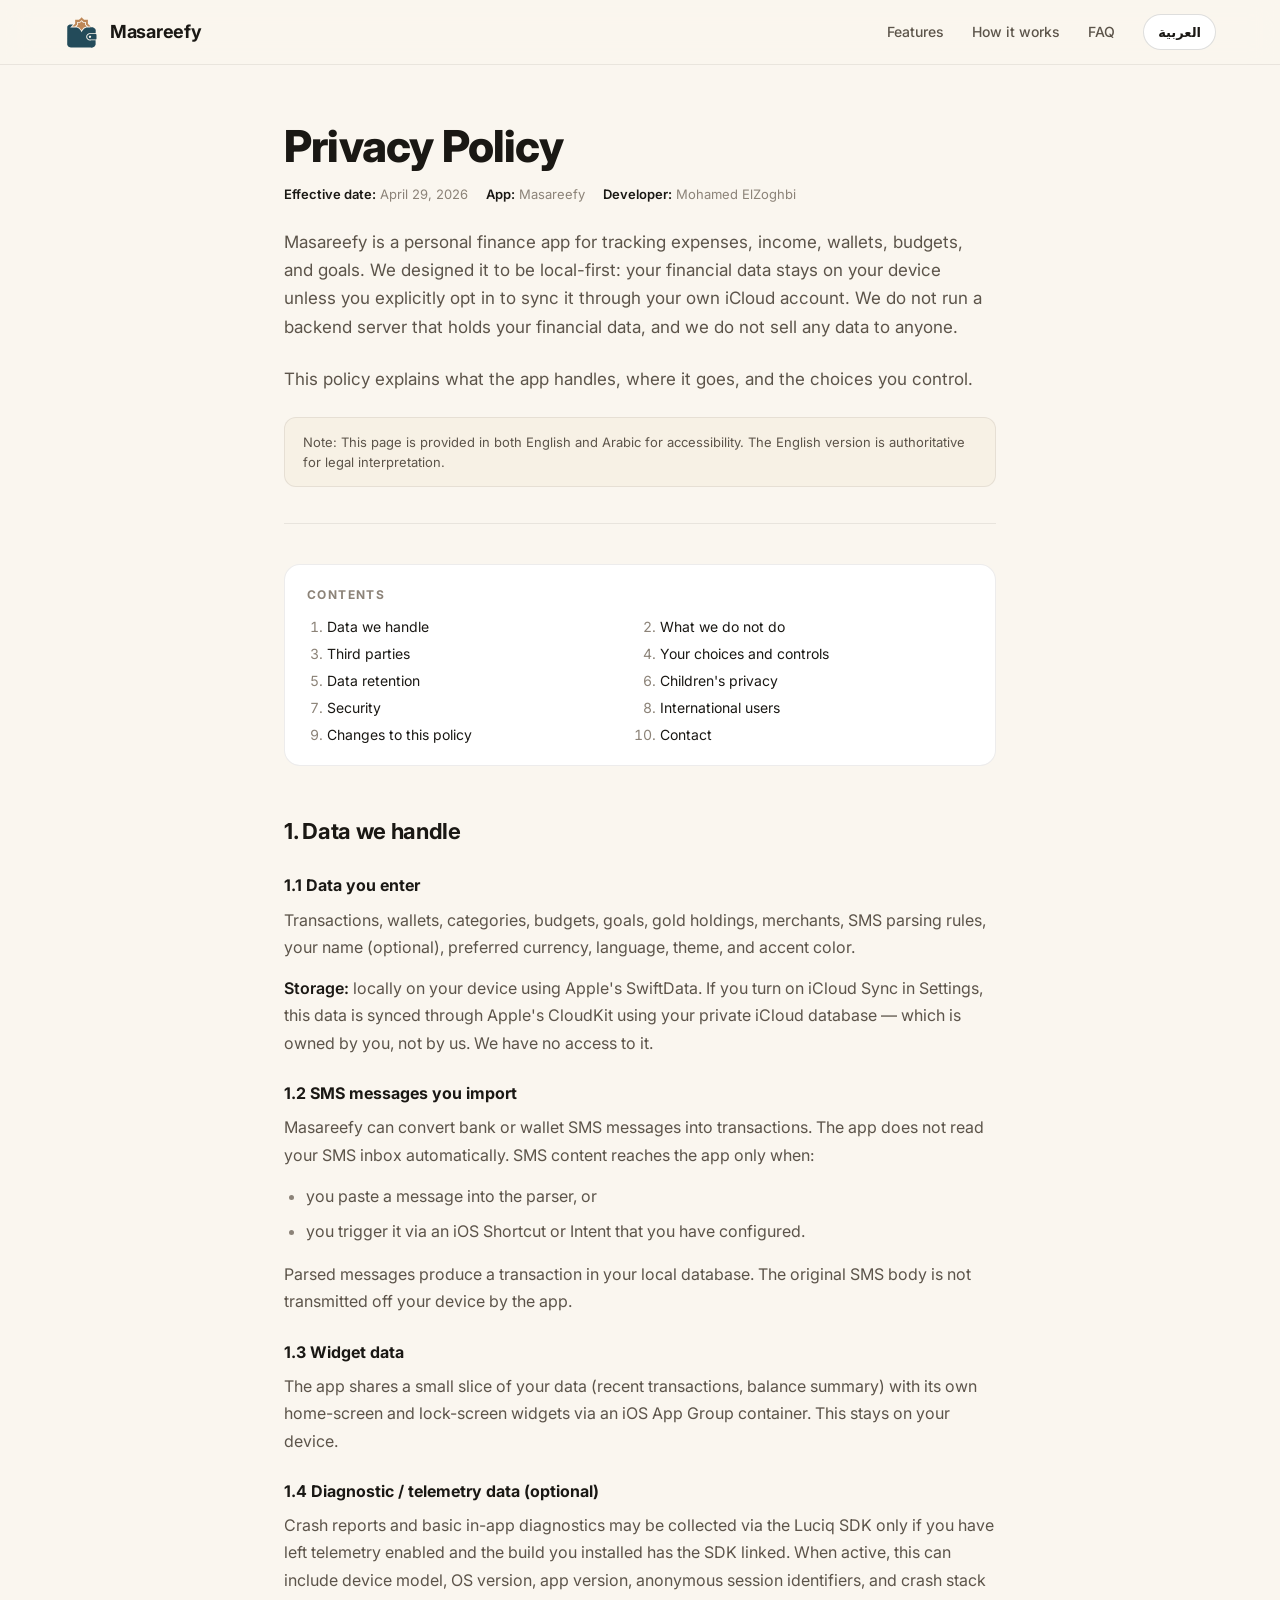
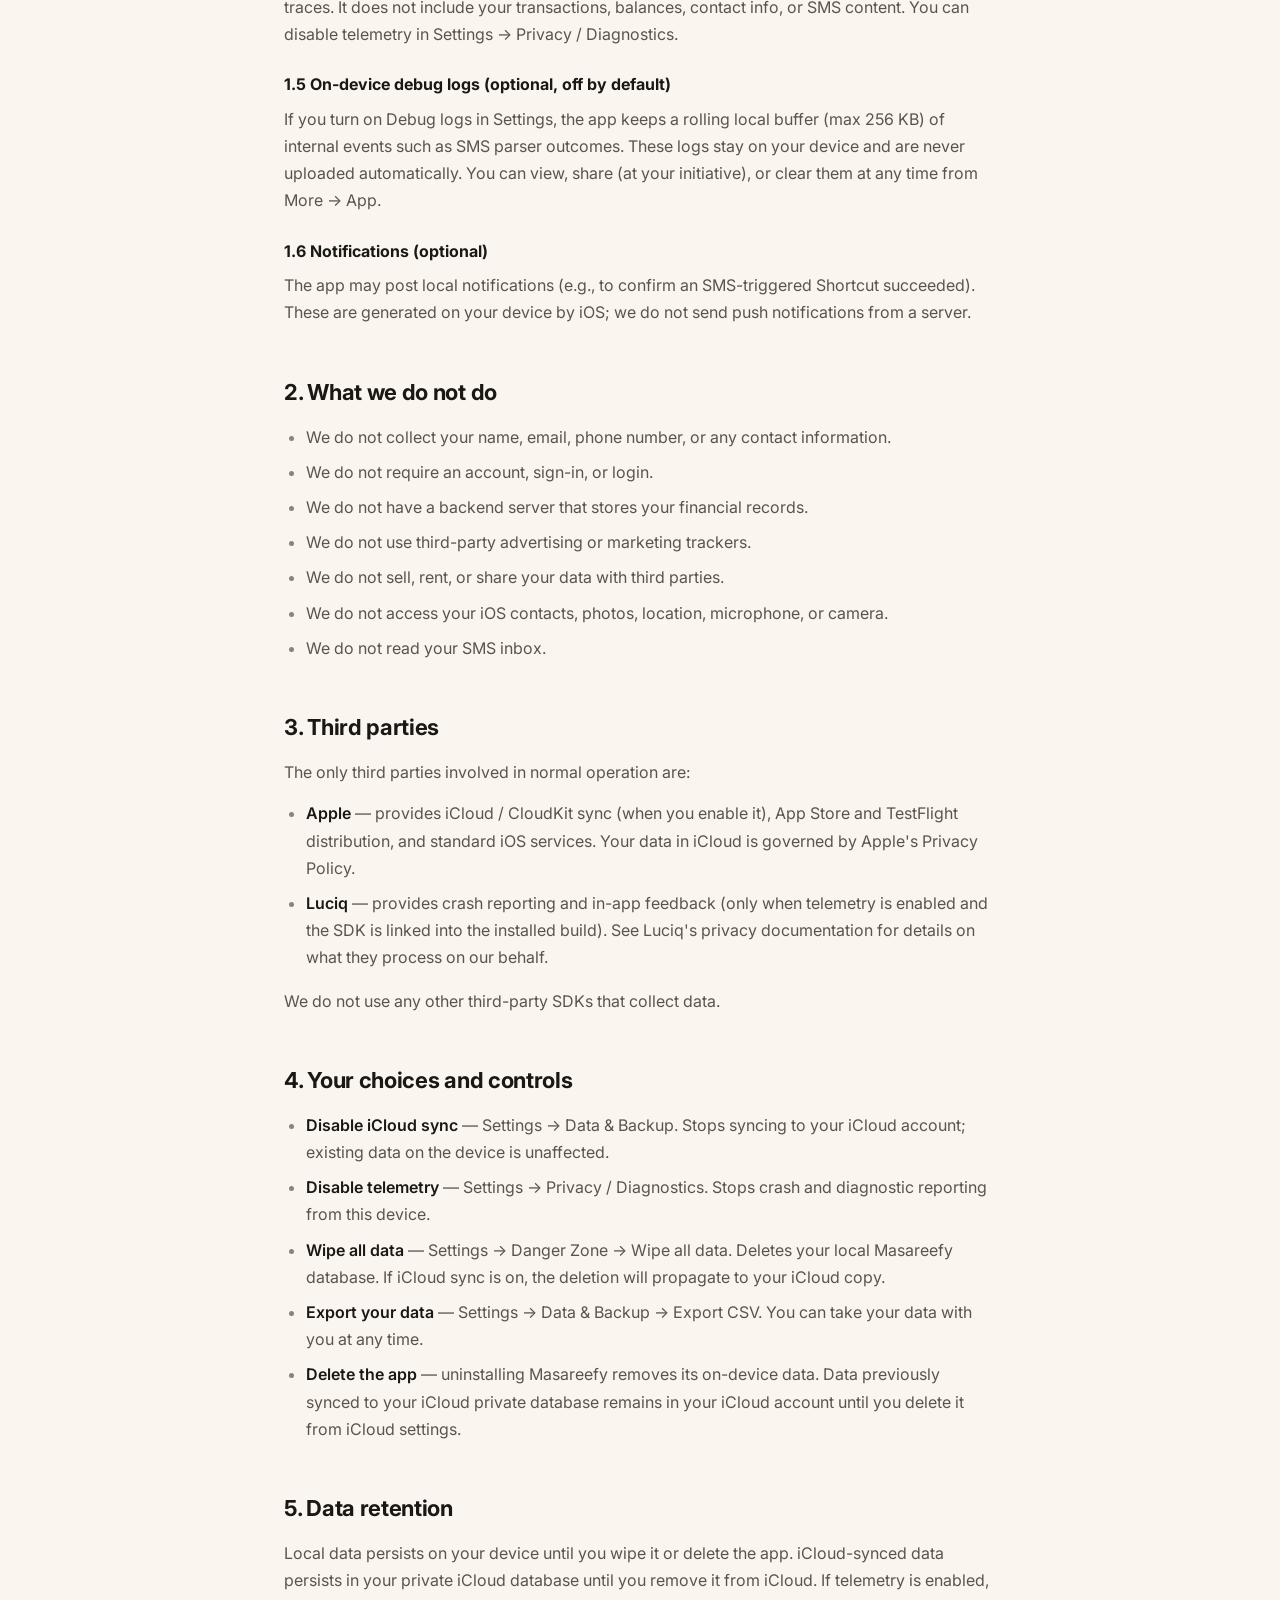
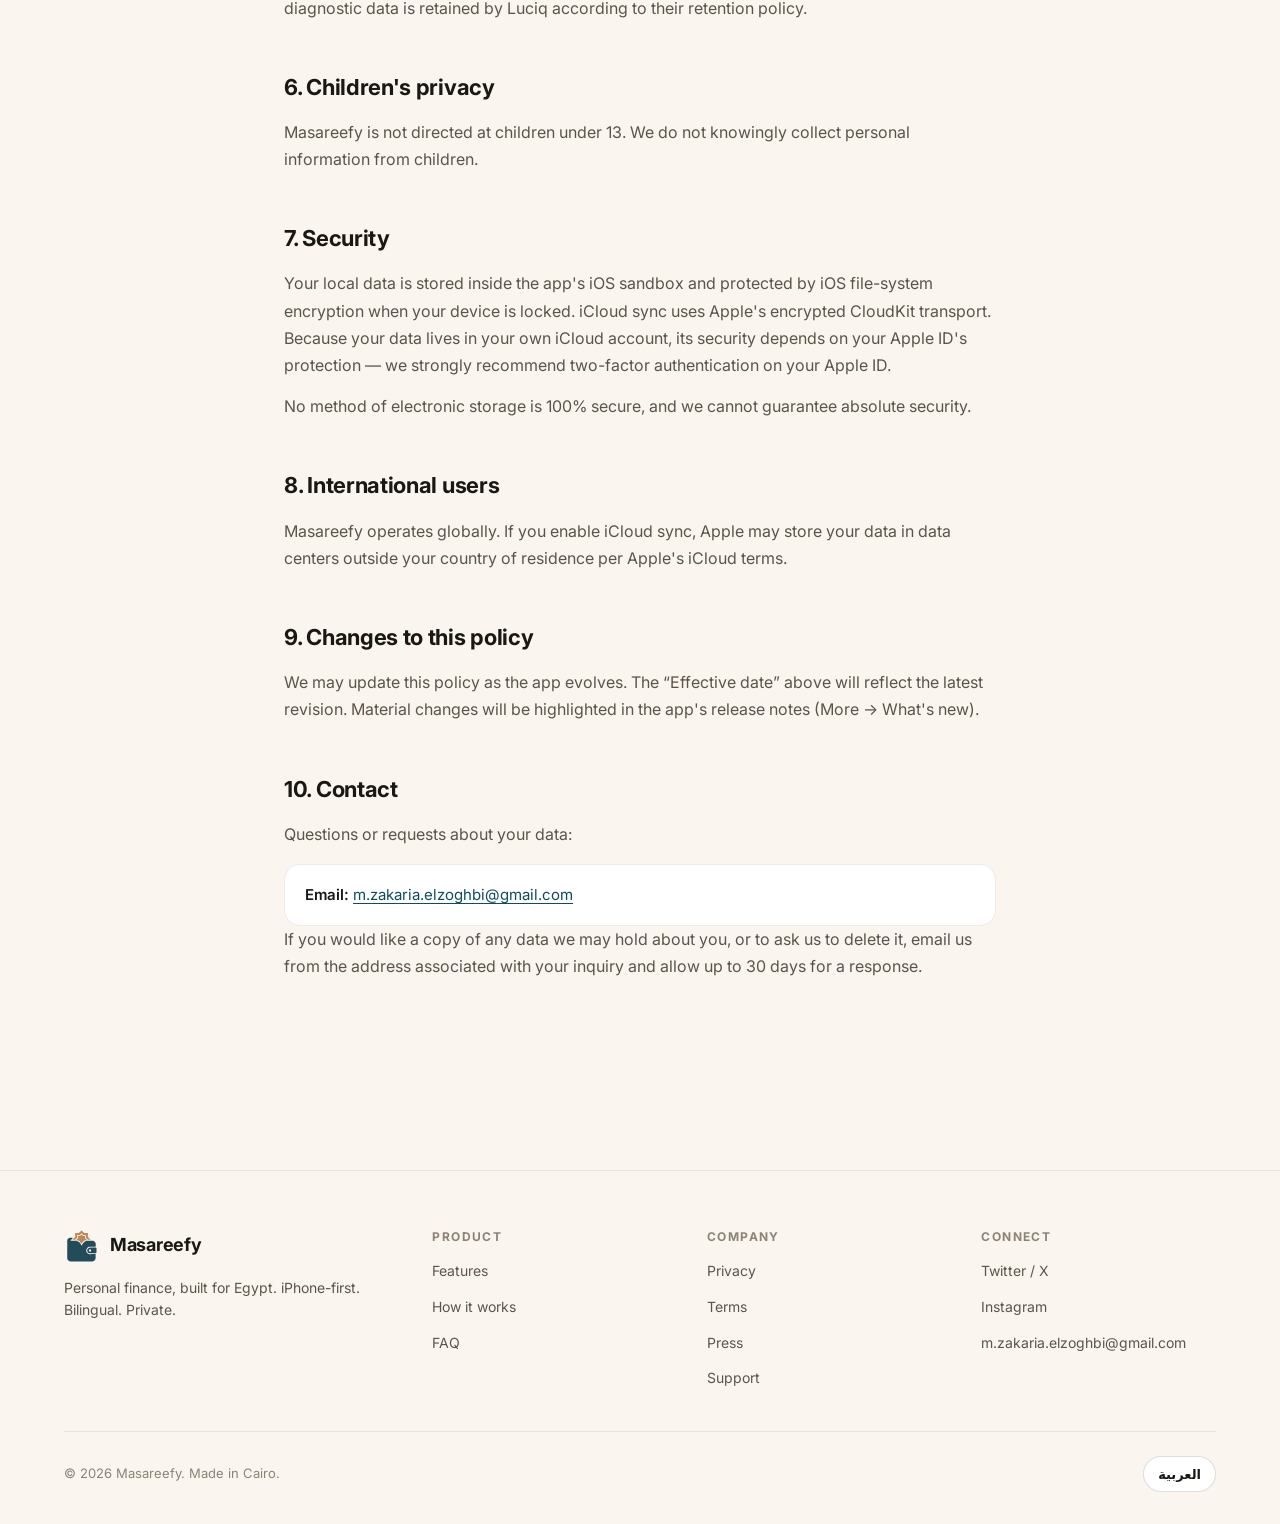
==== privacy.html @ 2d60ca84 "Add Masareefy landing page and privacy policy Bilingual EN/AR landing with bento feature grid, hero " ====
<!doctype html>
<html lang="en" dir="ltr">
<head>
  <meta charset="utf-8" />
  <meta name="viewport" content="width=device-width, initial-scale=1, viewport-fit=cover" />
  <meta name="theme-color" content="#FAF6EF" />
  <meta name="description" content="Masareefy privacy policy — local-first personal finance. Your data stays on your device unless you opt in to iCloud sync." />
  <title>Privacy Policy — Masareefy</title>

  <link rel="preconnect" href="https://fonts.googleapis.com" />
  <link rel="preconnect" href="https://fonts.gstatic.com" crossorigin />
  <link
    href="https://fonts.googleapis.com/css2?family=Inter:wght@400;500;600;700;800&family=Noto+Kufi+Arabic:wght@400;500;600;700;800&display=swap"
    rel="stylesheet"
  />
  <link rel="stylesheet" href="styles.css" />
</head>
<body>

  <header class="nav" role="banner">
    <div class="container nav-inner">
      <a href="index.html" class="brand" aria-label="Masareefy home">
        <span class="brand-mark" aria-hidden="true"><img src="logo.svg" alt="" /></span>
        <span data-en="Masareefy" data-ar="مصاريفي">Masareefy</span>
      </a>
      <nav class="nav-links" aria-label="Primary">
        <a href="index.html#features" data-en="Features" data-ar="المميزات">Features</a>
        <a href="index.html#how" data-en="How it works" data-ar="طريقة العمل">How it works</a>
        <a href="index.html#faq" data-en="FAQ" data-ar="الأسئلة">FAQ</a>
        <button id="lang-toggle" class="lang-toggle" type="button" aria-label="Switch to العربية">
          العربية
        </button>
      </nav>
    </div>
  </header>

  <main>
    <article class="legal">

      <header class="legal-head">
        <h1 data-en="Privacy Policy" data-ar="سياسة الخصوصية">Privacy Policy</h1>
        <div class="legal-meta">
          <span><strong data-en="Effective date:" data-ar="تاريخ السريان:">Effective date:</strong>
            <span data-en="April 29, 2026" data-ar="٢٩ أبريل ٢٠٢٦">April 29, 2026</span></span>
          <span><strong data-en="App:" data-ar="التطبيق:">App:</strong>
            <span data-en="Masareefy" data-ar="مصاريفي">Masareefy</span></span>
          <span><strong data-en="Developer:" data-ar="المطوّر:">Developer:</strong>
            <span data-en="Mohamed ElZoghbi" data-ar="محمد الزغبي">Mohamed ElZoghbi</span></span>
        </div>

        <p class="lede"
           data-en="Masareefy is a personal finance app for tracking expenses, income, wallets, budgets, and goals. We designed it to be local-first: your financial data stays on your device unless you explicitly opt in to sync it through your own iCloud account. We do not run a backend server that holds your financial data, and we do not sell any data to anyone."
           data-ar="مصاريفي تطبيق لإدارة المصاريف الشخصية لتتبع المصروفات والدخل والمحافظ والميزانيات والأهداف. صممناه ليعمل محلياً أولاً: بياناتك المالية تبقى على جهازك إلا إذا اخترت بشكل صريح مزامنتها عبر حساب iCloud الخاص بك. نحن لا نشغّل أي خادم خلفي يحتفظ ببياناتك المالية، ولا نبيع أي بيانات لأي طرف.">
          Masareefy is a personal finance app for tracking expenses, income, wallets, budgets, and goals. We designed it to be local-first: your financial data stays on your device unless you explicitly opt in to sync it through your own iCloud account. We do not run a backend server that holds your financial data, and we do not sell any data to anyone.
        </p>

        <p class="lede"
           data-en="This policy explains what the app handles, where it goes, and the choices you control."
           data-ar="توضح هذه السياسة البيانات التي يتعامل معها التطبيق، وأين تذهب، والخيارات التي يمكنك التحكم بها.">
          This policy explains what the app handles, where it goes, and the choices you control.
        </p>

        <div class="legal-note"
             data-en="Note: This page is provided in both English and Arabic for accessibility. The English version is authoritative for legal interpretation."
             data-ar="ملاحظة: هذه الصفحة متاحة بالإنجليزية والعربية للوصول الأسهل. النسخة الإنجليزية هي المرجع الرسمي عند التفسير القانوني.">
          Note: This page is provided in both English and Arabic for accessibility. The English version is authoritative for legal interpretation.
        </div>
      </header>

      <nav class="toc" aria-labelledby="toc-title">
        <h2 id="toc-title" data-en="Contents" data-ar="المحتويات">Contents</h2>
        <ol>
          <li><a href="#data-we-handle" data-en="Data we handle" data-ar="البيانات التي نتعامل معها">Data we handle</a></li>
          <li><a href="#what-we-dont-do" data-en="What we do not do" data-ar="ما لا نفعله">What we do not do</a></li>
          <li><a href="#third-parties" data-en="Third parties" data-ar="أطراف ثالثة">Third parties</a></li>
          <li><a href="#choices" data-en="Your choices and controls" data-ar="خياراتك وتحكمك">Your choices and controls</a></li>
          <li><a href="#retention" data-en="Data retention" data-ar="الاحتفاظ بالبيانات">Data retention</a></li>
          <li><a href="#children" data-en="Children's privacy" data-ar="خصوصية الأطفال">Children's privacy</a></li>
          <li><a href="#security" data-en="Security" data-ar="الأمان">Security</a></li>
          <li><a href="#international" data-en="International users" data-ar="المستخدمون الدوليون">International users</a></li>
          <li><a href="#changes" data-en="Changes to this policy" data-ar="التغييرات على هذه السياسة">Changes to this policy</a></li>
          <li><a href="#contact" data-en="Contact" data-ar="التواصل">Contact</a></li>
        </ol>
      </nav>

      <!-- 1 -->
      <section>
        <h2 id="data-we-handle" data-en="1. Data we handle" data-ar="١. البيانات التي نتعامل معها">1. Data we handle</h2>

        <h3 data-en="1.1 Data you enter" data-ar="١-١ البيانات التي تُدخلها">1.1 Data you enter</h3>
        <p data-en="Transactions, wallets, categories, budgets, goals, gold holdings, merchants, SMS parsing rules, your name (optional), preferred currency, language, theme, and accent color."
           data-ar="المعاملات، المحافظ، الفئات، الميزانيات، الأهداف، الذهب المُحتفظ به، التجار، قواعد تحليل الرسائل، اسمك (اختياري)، العملة المفضلة، اللغة، السمة، ولون التمييز.">
          Transactions, wallets, categories, budgets, goals, gold holdings, merchants, SMS parsing rules, your name (optional), preferred currency, language, theme, and accent color.
        </p>
        <p data-en="<strong>Storage:</strong> locally on your device using Apple's SwiftData. If you turn on iCloud Sync in Settings, this data is synced through Apple's CloudKit using your private iCloud database — which is owned by you, not by us. We have no access to it."
           data-ar="<strong>التخزين:</strong> محلياً على جهازك باستخدام SwiftData من Apple. إذا فعّلت مزامنة iCloud من الإعدادات، تتم مزامنة البيانات عبر CloudKit من Apple في قاعدة iCloud الخاصة بك — والتي تخصّك أنت، لا نحن. ليس لدينا أي صلاحية وصول إليها."
           data-html-ok="true">
          <strong>Storage:</strong> locally on your device using Apple's SwiftData. If you turn on iCloud Sync in Settings, this data is synced through Apple's CloudKit using your private iCloud database — which is owned by you, not by us. We have no access to it.
        </p>

        <h3 data-en="1.2 SMS messages you import" data-ar="١-٢ رسائل SMS التي تستوردها">1.2 SMS messages you import</h3>
        <p data-en="Masareefy can convert bank or wallet SMS messages into transactions. The app does not read your SMS inbox automatically. SMS content reaches the app only when:"
           data-ar="يمكن لمصاريفي تحويل رسائل SMS من البنوك أو المحافظ إلى معاملات. لا يقرأ التطبيق صندوق رسائلك تلقائياً. يصل محتوى الرسائل إلى التطبيق فقط في الحالات التالية:">
          Masareefy can convert bank or wallet SMS messages into transactions. The app does not read your SMS inbox automatically. SMS content reaches the app only when:
        </p>
        <ul>
          <li data-en="you paste a message into the parser, or" data-ar="عند لصق رسالة في المحلل، أو">you paste a message into the parser, or</li>
          <li data-en="you trigger it via an iOS Shortcut or Intent that you have configured." data-ar="عند تشغيله عبر اختصار أو Intent في iOS قمت بإعداده بنفسك.">you trigger it via an iOS Shortcut or Intent that you have configured.</li>
        </ul>
        <p data-en="Parsed messages produce a transaction in your local database. The original SMS body is not transmitted off your device by the app."
           data-ar="ينتج عن الرسائل المحلَّلة معاملة في قاعدة بياناتك المحلية. ولا يُرسل التطبيق محتوى الرسالة الأصلية خارج جهازك.">
          Parsed messages produce a transaction in your local database. The original SMS body is not transmitted off your device by the app.
        </p>

        <h3 data-en="1.3 Widget data" data-ar="١-٣ بيانات الودجات">1.3 Widget data</h3>
        <p data-en="The app shares a small slice of your data (recent transactions, balance summary) with its own home-screen and lock-screen widgets via an iOS App Group container. This stays on your device."
           data-ar="يشارك التطبيق جزءاً صغيراً من بياناتك (المعاملات الأخيرة، ملخص الرصيد) مع ودجات الشاشة الرئيسية وشاشة القفل الخاصة به عبر حاوية App Group في iOS. تبقى هذه البيانات على جهازك.">
          The app shares a small slice of your data (recent transactions, balance summary) with its own home-screen and lock-screen widgets via an iOS App Group container. This stays on your device.
        </p>

        <h3 data-en="1.4 Diagnostic / telemetry data (optional)" data-ar="١-٤ بيانات التشخيص / القياس عن بعد (اختياري)">1.4 Diagnostic / telemetry data (optional)</h3>
        <p data-en="Crash reports and basic in-app diagnostics may be collected via the Luciq SDK only if you have left telemetry enabled and the build you installed has the SDK linked. When active, this can include device model, OS version, app version, anonymous session identifiers, and crash stack traces. It does not include your transactions, balances, contact info, or SMS content. You can disable telemetry in Settings → Privacy / Diagnostics."
           data-ar="قد يتم جمع تقارير الأعطال وتشخيصات أساسية داخل التطبيق عبر Luciq SDK، فقط إذا كانت ميزة القياس عن بعد مفعّلة لديك وكانت النسخة المثبَّتة تحتوي على هذه المكتبة. عند تفعيلها، قد تشمل: طراز الجهاز، إصدار النظام، إصدار التطبيق، معرّفات جلسة مجهولة، ومعلومات أعطال (stack traces). لا تشمل معاملاتك أو أرصدتك أو معلومات اتصالك أو محتوى الرسائل. يمكنك إيقاف القياس عن بعد من الإعدادات ← الخصوصية / التشخيص.">
          Crash reports and basic in-app diagnostics may be collected via the Luciq SDK only if you have left telemetry enabled and the build you installed has the SDK linked. When active, this can include device model, OS version, app version, anonymous session identifiers, and crash stack traces. It does not include your transactions, balances, contact info, or SMS content. You can disable telemetry in Settings → Privacy / Diagnostics.
        </p>

        <h3 data-en="1.5 On-device debug logs (optional, off by default)" data-ar="١-٥ سجلات التصحيح على الجهاز (اختياري، معطّلة افتراضياً)">1.5 On-device debug logs (optional, off by default)</h3>
        <p data-en="If you turn on Debug logs in Settings, the app keeps a rolling local buffer (max 256 KB) of internal events such as SMS parser outcomes. These logs stay on your device and are never uploaded automatically. You can view, share (at your initiative), or clear them at any time from More → App."
           data-ar="إذا فعّلت سجلات التصحيح من الإعدادات، يحتفظ التطبيق بمخزن مؤقت محلي متجدد (حد أقصى ٢٥٦ كيلوبايت) لأحداث داخلية مثل نتائج محلل الرسائل. تبقى هذه السجلات على جهازك ولا يتم رفعها تلقائياً أبداً. يمكنك عرضها، أو مشاركتها (بمبادرة منك)، أو مسحها في أي وقت من المزيد ← التطبيق.">
          If you turn on Debug logs in Settings, the app keeps a rolling local buffer (max 256 KB) of internal events such as SMS parser outcomes. These logs stay on your device and are never uploaded automatically. You can view, share (at your initiative), or clear them at any time from More → App.
        </p>

        <h3 data-en="1.6 Notifications (optional)" data-ar="١-٦ الإشعارات (اختياري)">1.6 Notifications (optional)</h3>
        <p data-en="The app may post local notifications (e.g., to confirm an SMS-triggered Shortcut succeeded). These are generated on your device by iOS; we do not send push notifications from a server."
           data-ar="قد يُصدر التطبيق إشعارات محلية (مثلاً لتأكيد نجاح اختصار يعتمد على رسالة SMS). تُنشئها iOS على جهازك؛ نحن لا نرسل إشعارات push من أي خادم.">
          The app may post local notifications (e.g., to confirm an SMS-triggered Shortcut succeeded). These are generated on your device by iOS; we do not send push notifications from a server.
        </p>
      </section>

      <!-- 2 -->
      <section>
        <h2 id="what-we-dont-do" data-en="2. What we do not do" data-ar="٢. ما لا نفعله">2. What we do not do</h2>
        <ul>
          <li data-en="We do not collect your name, email, phone number, or any contact information." data-ar="لا نجمع اسمك أو بريدك الإلكتروني أو رقم هاتفك أو أي معلومات اتصال.">We do not collect your name, email, phone number, or any contact information.</li>
          <li data-en="We do not require an account, sign-in, or login." data-ar="لا نطلب حساباً ولا تسجيل دخول.">We do not require an account, sign-in, or login.</li>
          <li data-en="We do not have a backend server that stores your financial records." data-ar="لا نملك خادماً خلفياً يخزّن سجلاتك المالية.">We do not have a backend server that stores your financial records.</li>
          <li data-en="We do not use third-party advertising or marketing trackers." data-ar="لا نستخدم متتبعات إعلانية أو تسويقية من أطراف ثالثة.">We do not use third-party advertising or marketing trackers.</li>
          <li data-en="We do not sell, rent, or share your data with third parties." data-ar="لا نبيع بياناتك ولا نؤجّرها ولا نشاركها مع أطراف ثالثة.">We do not sell, rent, or share your data with third parties.</li>
          <li data-en="We do not access your iOS contacts, photos, location, microphone, or camera." data-ar="لا نصل إلى جهات اتصالك أو صورك أو موقعك أو الميكروفون أو الكاميرا.">We do not access your iOS contacts, photos, location, microphone, or camera.</li>
          <li data-en="We do not read your SMS inbox." data-ar="لا نقرأ صندوق رسائلك.">We do not read your SMS inbox.</li>
        </ul>
      </section>

      <!-- 3 -->
      <section>
        <h2 id="third-parties" data-en="3. Third parties" data-ar="٣. أطراف ثالثة">3. Third parties</h2>
        <p data-en="The only third parties involved in normal operation are:"
           data-ar="الأطراف الثالثة الوحيدة المشاركة في التشغيل العادي هي:">
          The only third parties involved in normal operation are:
        </p>
        <ul>
          <li data-en="<strong>Apple</strong> — provides iCloud / CloudKit sync (when you enable it), App Store and TestFlight distribution, and standard iOS services. Your data in iCloud is governed by Apple's Privacy Policy."
              data-ar="<strong>Apple</strong> — توفّر مزامنة iCloud / CloudKit (عند تفعيلها)، توزيع App Store و TestFlight، وخدمات iOS القياسية. بياناتك في iCloud تخضع لسياسة خصوصية Apple."
              data-html-ok="true">
            <strong>Apple</strong> — provides iCloud / CloudKit sync (when you enable it), App Store and TestFlight distribution, and standard iOS services. Your data in iCloud is governed by Apple's Privacy Policy.
          </li>
          <li data-en="<strong>Luciq</strong> — provides crash reporting and in-app feedback (only when telemetry is enabled and the SDK is linked into the installed build). See Luciq's privacy documentation for details on what they process on our behalf."
              data-ar="<strong>Luciq</strong> — يوفّر تقارير الأعطال والتعليقات داخل التطبيق (فقط عند تفعيل القياس عن بعد ووجود المكتبة في النسخة المثبَّتة). راجع وثائق Luciq للخصوصية لمعرفة تفاصيل ما يعالجونه نيابةً عنا."
              data-html-ok="true">
            <strong>Luciq</strong> — provides crash reporting and in-app feedback (only when telemetry is enabled and the SDK is linked into the installed build). See Luciq's privacy documentation for details on what they process on our behalf.
          </li>
        </ul>
        <p data-en="We do not use any other third-party SDKs that collect data."
           data-ar="لا نستخدم أي مكتبات أخرى من أطراف ثالثة تقوم بجمع بيانات.">
          We do not use any other third-party SDKs that collect data.
        </p>
      </section>

      <!-- 4 -->
      <section>
        <h2 id="choices" data-en="4. Your choices and controls" data-ar="٤. خياراتك وتحكمك">4. Your choices and controls</h2>
        <ul>
          <li data-en="<strong>Disable iCloud sync</strong> — Settings → Data &amp; Backup. Stops syncing to your iCloud account; existing data on the device is unaffected."
              data-ar="<strong>إيقاف مزامنة iCloud</strong> — الإعدادات ← البيانات والنسخ الاحتياطي. يوقف المزامنة إلى حساب iCloud الخاص بك؛ ولا يؤثر على البيانات الموجودة على الجهاز."
              data-html-ok="true">
            <strong>Disable iCloud sync</strong> — Settings → Data &amp; Backup. Stops syncing to your iCloud account; existing data on the device is unaffected.
          </li>
          <li data-en="<strong>Disable telemetry</strong> — Settings → Privacy / Diagnostics. Stops crash and diagnostic reporting from this device."
              data-ar="<strong>إيقاف القياس عن بعد</strong> — الإعدادات ← الخصوصية / التشخيص. يوقف إرسال تقارير الأعطال والتشخيص من هذا الجهاز."
              data-html-ok="true">
            <strong>Disable telemetry</strong> — Settings → Privacy / Diagnostics. Stops crash and diagnostic reporting from this device.
          </li>
          <li data-en="<strong>Wipe all data</strong> — Settings → Danger Zone → Wipe all data. Deletes your local Masareefy database. If iCloud sync is on, the deletion will propagate to your iCloud copy."
              data-ar="<strong>مسح كل البيانات</strong> — الإعدادات ← منطقة الخطر ← مسح كل البيانات. يحذف قاعدة بيانات مصاريفي المحلية. إذا كانت مزامنة iCloud مفعّلة، سيمتد الحذف إلى نسختك على iCloud."
              data-html-ok="true">
            <strong>Wipe all data</strong> — Settings → Danger Zone → Wipe all data. Deletes your local Masareefy database. If iCloud sync is on, the deletion will propagate to your iCloud copy.
          </li>
          <li data-en="<strong>Export your data</strong> — Settings → Data &amp; Backup → Export CSV. You can take your data with you at any time."
              data-ar="<strong>تصدير بياناتك</strong> — الإعدادات ← البيانات والنسخ الاحتياطي ← تصدير CSV. يمكنك أخذ بياناتك معك في أي وقت."
              data-html-ok="true">
            <strong>Export your data</strong> — Settings → Data &amp; Backup → Export CSV. You can take your data with you at any time.
          </li>
          <li data-en="<strong>Delete the app</strong> — uninstalling Masareefy removes its on-device data. Data previously synced to your iCloud private database remains in your iCloud account until you delete it from iCloud settings."
              data-ar="<strong>حذف التطبيق</strong> — إلغاء تثبيت مصاريفي يحذف بياناته على الجهاز. أما البيانات التي سبقت مزامنتها إلى قاعدة iCloud الخاصة بك فتبقى في حسابك على iCloud حتى تحذفها من إعدادات iCloud."
              data-html-ok="true">
            <strong>Delete the app</strong> — uninstalling Masareefy removes its on-device data. Data previously synced to your iCloud private database remains in your iCloud account until you delete it from iCloud settings.
          </li>
        </ul>
      </section>

      <!-- 5 -->
      <section>
        <h2 id="retention" data-en="5. Data retention" data-ar="٥. الاحتفاظ بالبيانات">5. Data retention</h2>
        <p data-en="Local data persists on your device until you wipe it or delete the app. iCloud-synced data persists in your private iCloud database until you remove it from iCloud. If telemetry is enabled, diagnostic data is retained by Luciq according to their retention policy."
           data-ar="تستمر البيانات المحلية على جهازك حتى تمسحها أو تحذف التطبيق. وتستمر البيانات المتزامَنة عبر iCloud في قاعدتك الخاصة على iCloud حتى تحذفها من هناك. إذا كان القياس عن بعد مفعّلاً، تُحتفظ بيانات التشخيص لدى Luciq وفقاً لسياسة الاحتفاظ الخاصة بهم.">
          Local data persists on your device until you wipe it or delete the app. iCloud-synced data persists in your private iCloud database until you remove it from iCloud. If telemetry is enabled, diagnostic data is retained by Luciq according to their retention policy.
        </p>
      </section>

      <!-- 6 -->
      <section>
        <h2 id="children" data-en="6. Children's privacy" data-ar="٦. خصوصية الأطفال">6. Children's privacy</h2>
        <p data-en="Masareefy is not directed at children under 13. We do not knowingly collect personal information from children."
           data-ar="مصاريفي ليس موجَّهاً للأطفال دون سن الثالثة عشرة. ولا نجمع عن قصد أي معلومات شخصية من الأطفال.">
          Masareefy is not directed at children under 13. We do not knowingly collect personal information from children.
        </p>
      </section>

      <!-- 7 -->
      <section>
        <h2 id="security" data-en="7. Security" data-ar="٧. الأمان">7. Security</h2>
        <p data-en="Your local data is stored inside the app's iOS sandbox and protected by iOS file-system encryption when your device is locked. iCloud sync uses Apple's encrypted CloudKit transport. Because your data lives in your own iCloud account, its security depends on your Apple ID's protection — we strongly recommend two-factor authentication on your Apple ID."
           data-ar="تُخزَّن بياناتك المحلية داخل صندوق الحماية (sandbox) الخاص بالتطبيق في iOS، ومحمية بتشفير نظام الملفات في iOS عندما يكون جهازك مقفلاً. تستخدم مزامنة iCloud نقل CloudKit المشفَّر من Apple. ولأن بياناتك في حسابك الخاص على iCloud، فإن أمانها يعتمد على حماية معرف Apple — نوصي بشدة بتفعيل المصادقة الثنائية على معرف Apple الخاص بك.">
          Your local data is stored inside the app's iOS sandbox and protected by iOS file-system encryption when your device is locked. iCloud sync uses Apple's encrypted CloudKit transport. Because your data lives in your own iCloud account, its security depends on your Apple ID's protection — we strongly recommend two-factor authentication on your Apple ID.
        </p>
        <p data-en="No method of electronic storage is 100% secure, and we cannot guarantee absolute security."
           data-ar="لا توجد وسيلة تخزين إلكتروني آمنة بنسبة ١٠٠٪، ولا يمكننا ضمان الأمان المطلق.">
          No method of electronic storage is 100% secure, and we cannot guarantee absolute security.
        </p>
      </section>

      <!-- 8 -->
      <section>
        <h2 id="international" data-en="8. International users" data-ar="٨. المستخدمون الدوليون">8. International users</h2>
        <p data-en="Masareefy operates globally. If you enable iCloud sync, Apple may store your data in data centers outside your country of residence per Apple's iCloud terms."
           data-ar="يعمل مصاريفي عالمياً. إذا فعّلت مزامنة iCloud، قد تخزّن Apple بياناتك في مراكز بيانات خارج بلد إقامتك وفقاً لشروط iCloud من Apple.">
          Masareefy operates globally. If you enable iCloud sync, Apple may store your data in data centers outside your country of residence per Apple's iCloud terms.
        </p>
      </section>

      <!-- 9 -->
      <section>
        <h2 id="changes" data-en="9. Changes to this policy" data-ar="٩. التغييرات على هذه السياسة">9. Changes to this policy</h2>
        <p data-en="We may update this policy as the app evolves. The “Effective date” above will reflect the latest revision. Material changes will be highlighted in the app's release notes (More → What's new)."
           data-ar="قد نُحدِّث هذه السياسة مع تطور التطبيق. سيعكس «تاريخ السريان» أعلاه آخر مراجعة. وستُبرَز التغييرات الجوهرية في ملاحظات إصدار التطبيق (المزيد ← ما الجديد).">
          We may update this policy as the app evolves. The “Effective date” above will reflect the latest revision. Material changes will be highlighted in the app's release notes (More → What's new).
        </p>
      </section>

      <!-- 10 -->
      <section>
        <h2 id="contact" data-en="10. Contact" data-ar="١٠. التواصل">10. Contact</h2>
        <p data-en="Questions or requests about your data:"
           data-ar="للاستفسارات أو الطلبات المتعلقة ببياناتك:">
          Questions or requests about your data:
        </p>
        <div class="contact-block">
          <strong data-en="Email:" data-ar="البريد الإلكتروني:">Email:</strong>
          <a href="mailto:m.zakaria.elzoghbi@gmail.com">m.zakaria.elzoghbi@gmail.com</a>
        </div>
        <p data-en="If you would like a copy of any data we may hold about you, or to ask us to delete it, email us from the address associated with your inquiry and allow up to 30 days for a response."
           data-ar="إذا أردت نسخة من أي بيانات قد تكون لدينا عنك، أو طلب حذفها، راسلنا من البريد الإلكتروني المرتبط باستفسارك واترك لنا حتى ٣٠ يوماً للرد.">
          If you would like a copy of any data we may hold about you, or to ask us to delete it, email us from the address associated with your inquiry and allow up to 30 days for a response.
        </p>
      </section>

    </article>
  </main>

  <footer class="footer" role="contentinfo">
    <div class="container">
      <div class="footer-grid">
        <div>
          <a href="index.html" class="brand" aria-label="Masareefy home">
            <span class="brand-mark" aria-hidden="true"><img src="logo.svg" alt="" /></span>
            <span data-en="Masareefy" data-ar="مصاريفي">Masareefy</span>
          </a>
          <p class="footer-brand-blurb"
             data-en="Personal finance, built for Egypt. iPhone-first. Bilingual. Private."
             data-ar="إدارة مصروفات، مصممة لمصر. آيفون أولاً. ثنائية اللغة. خصوصية محفوظة.">
            Personal finance, built for Egypt. iPhone-first. Bilingual. Private.
          </p>
        </div>

        <div>
          <h5 data-en="Product" data-ar="المنتج">Product</h5>
          <ul>
            <li><a href="index.html#features" data-en="Features" data-ar="المميزات">Features</a></li>
            <li><a href="index.html#how" data-en="How it works" data-ar="طريقة العمل">How it works</a></li>
            <li><a href="index.html#faq" data-en="FAQ" data-ar="الأسئلة">FAQ</a></li>
          </ul>
        </div>

        <div>
          <h5 data-en="Company" data-ar="الشركة">Company</h5>
          <ul>
            <li><a href="privacy.html" data-en="Privacy" data-ar="الخصوصية">Privacy</a></li>
            <li><a href="#" data-en="Terms" data-ar="الشروط">Terms</a></li>
            <li><a href="#" data-en="Press" data-ar="الصحافة">Press</a></li>
            <li><a href="#" data-en="Support" data-ar="الدعم">Support</a></li>
          </ul>
        </div>

        <div>
          <h5 data-en="Connect" data-ar="تواصل">Connect</h5>
          <ul>
            <li><a href="#" data-en="Twitter / X" data-ar="تويتر">Twitter / X</a></li>
            <li><a href="#" data-en="Instagram" data-ar="إنستجرام">Instagram</a></li>
            <li><a href="mailto:m.zakaria.elzoghbi@gmail.com">m.zakaria.elzoghbi@gmail.com</a></li>
          </ul>
        </div>
      </div>

      <div class="footer-bottom">
        <span data-en="© 2026 Masareefy. Made in Cairo." data-ar="© ٢٠٢٦ مصاريفي. صُنع في القاهرة.">© 2026 Masareefy. Made in Cairo.</span>
        <button class="lang-toggle" type="button"
                onclick="document.getElementById('lang-toggle').click();"
                aria-label="Switch language">
          <span data-en="العربية" data-ar="English">العربية</span>
        </button>
      </div>
    </div>
  </footer>

  <script src="app.js"></script>
</body>
</html>
---- styles.css ----
/* Masareefy landing — tokens lifted from masrefyv2/Masrefy/tokens.js */

:root {
  --primary: #0F4C5C;
  --primary-variant: #1B6A7E;
  --secondary: #C8854A;
  --accent: #E8A87C;

  --bg: #FAF6EF;
  --bg-elevated: #F4EEE2;
  --surface: #FFFFFF;
  --surface-alt: #F7F1E5;

  --text: #1A1814;
  --text-2: #5C544A;
  --text-3: #8C8378;
  --on-primary: #FAF6EF;

  --success: #5C7C3A;
  --error: #B8463E;
  --gold: #B8893D;
  --gold-light: #E0B96A;
  --zakah: #3D6B4F;
  --zakah-light: #7CA188;

  --divider: rgba(26, 24, 20, 0.08);
  --divider-strong: rgba(26, 24, 20, 0.14);

  --shadow-1: 0 1px 2px rgba(26,24,20,0.04), 0 2px 8px rgba(26,24,20,0.04);
  --shadow-2: 0 4px 12px rgba(26,24,20,0.08), 0 1px 3px rgba(26,24,20,0.06);
  --shadow-3: 0 12px 32px rgba(26,24,20,0.16), 0 4px 12px rgba(26,24,20,0.08);

  --radius-sm: 8px;
  --radius-md: 12px;
  --radius-lg: 16px;
  --radius-xl: 24px;

  --ease: cubic-bezier(.2, .7, .2, 1);
  --dur-fast: 150ms;
  --dur-base: 220ms;
  --dur-slow: 400ms;

  --font-en: 'Inter', system-ui, -apple-system, 'Segoe UI', Roboto, sans-serif;
  --font-ar: 'Noto Kufi Arabic', system-ui, -apple-system, sans-serif;

  --max: 1200px;
}

* { box-sizing: border-box; }

html { scroll-behavior: smooth; }

body {
  margin: 0;
  background: var(--bg);
  color: var(--text);
  font-family: var(--font-en);
  font-size: 16px;
  line-height: 1.6;
  -webkit-font-smoothing: antialiased;
  text-rendering: optimizeLegibility;
}

html[lang="ar"] body,
html[dir="rtl"] body {
  font-family: var(--font-ar);
  letter-spacing: 0;
}

a { color: var(--primary); text-decoration: none; transition: color var(--dur-fast) var(--ease); }
a:hover { color: var(--primary-variant); }

button { font-family: inherit; cursor: pointer; }

img { max-width: 100%; display: block; }

::selection { background: var(--accent); color: var(--text); }

/* Focus ring */
:focus-visible {
  outline: 3px solid var(--secondary);
  outline-offset: 3px;
  border-radius: 6px;
}

/* ─── Layout ─────────────────────────────────────────── */

.container {
  width: 100%;
  max-width: var(--max);
  margin: 0 auto;
  padding: 0 24px;
}

.section {
  padding: 80px 0;
  position: relative;
}

@media (max-width: 768px) {
  .section { padding: 56px 0; }
}

/* ─── Nav ─────────────────────────────────────────── */

.nav {
  position: sticky;
  top: 0;
  z-index: 50;
  backdrop-filter: saturate(140%) blur(14px);
  -webkit-backdrop-filter: saturate(140%) blur(14px);
  background: rgba(250, 246, 239, 0.78);
  border-bottom: 1px solid var(--divider);
}

.nav-inner {
  display: flex;
  align-items: center;
  justify-content: space-between;
  height: 64px;
  gap: 16px;
}

.brand {
  display: flex;
  align-items: center;
  gap: 10px;
  font-weight: 700;
  font-size: 18px;
  letter-spacing: -0.3px;
  color: var(--text);
}

.brand-mark {
  width: 36px;
  height: 36px;
  display: grid;
  place-items: center;
  flex-shrink: 0;
}
.brand-mark img,
.brand-mark svg {
  width: 100%;
  height: 100%;
  display: block;
  object-fit: contain;
}

.nav-links {
  display: flex;
  align-items: center;
  gap: 28px;
}

.nav-links a {
  color: var(--text-2);
  font-size: 14px;
  font-weight: 500;
}
.nav-links a:hover { color: var(--text); }

.lang-toggle {
  display: inline-flex;
  align-items: center;
  gap: 6px;
  padding: 8px 14px;
  border-radius: 999px;
  background: var(--surface);
  border: 1px solid var(--divider-strong);
  color: var(--text);
  font-size: 13px;
  font-weight: 600;
  min-height: 36px;
  transition: background var(--dur-fast) var(--ease), transform var(--dur-fast) var(--ease);
}
.lang-toggle:hover { background: var(--surface-alt); }
.lang-toggle:active { transform: scale(0.97); }

@media (max-width: 640px) {
  .nav-links a:not(.nav-cta) { display: none; }
}

/* ─── Buttons ─────────────────────────────────────────── */

.btn {
  display: inline-flex;
  align-items: center;
  justify-content: center;
  gap: 10px;
  padding: 14px 22px;
  border-radius: 999px;
  font-weight: 600;
  font-size: 15px;
  border: 1px solid transparent;
  min-height: 48px;
  transition: transform var(--dur-fast) var(--ease),
              background var(--dur-fast) var(--ease),
              box-shadow var(--dur-fast) var(--ease);
  text-decoration: none;
}

.btn-primary {
  background: var(--primary);
  color: var(--on-primary);
  box-shadow: var(--shadow-2);
}
.btn-primary:hover {
  background: var(--primary-variant);
  color: var(--on-primary);
  box-shadow: var(--shadow-3);
}
.btn-primary:active { transform: scale(0.98); }

.btn-secondary {
  background: transparent;
  color: var(--text);
  border-color: var(--divider-strong);
}
.btn-secondary:hover {
  background: var(--surface-alt);
  color: var(--text);
}

.btn .arrow { transition: transform var(--dur-base) var(--ease); }
.btn:hover .arrow { transform: translateX(3px); }
html[dir="rtl"] .btn:hover .arrow { transform: translateX(-3px); }

/* ─── Hero ─────────────────────────────────────────── */

.hero {
  padding: 64px 0 48px;
  position: relative;
  overflow: hidden;
}

.hero::before {
  content: "";
  position: absolute;
  inset: -10% -20% auto auto;
  width: 720px;
  height: 720px;
  background: radial-gradient(closest-side, rgba(232, 168, 124, 0.32), transparent 70%);
  pointer-events: none;
  z-index: 0;
}

.hero::after {
  content: "";
  position: absolute;
  inset: auto auto -20% -20%;
  width: 600px;
  height: 600px;
  background: radial-gradient(closest-side, rgba(15, 76, 92, 0.18), transparent 70%);
  pointer-events: none;
  z-index: 0;
}

.hero-grid {
  display: grid;
  grid-template-columns: 1.05fr 1fr;
  gap: 56px;
  align-items: center;
  position: relative;
  z-index: 1;
}

.hero-eyebrow {
  display: inline-flex;
  align-items: center;
  gap: 8px;
  padding: 6px 12px;
  background: var(--surface);
  border: 1px solid var(--divider-strong);
  border-radius: 999px;
  font-size: 12px;
  font-weight: 600;
  color: var(--text-2);
  letter-spacing: 0.4px;
  text-transform: uppercase;
}
html[lang="ar"] .hero-eyebrow { letter-spacing: 0; text-transform: none; font-size: 13px; }

.hero-eyebrow .dot {
  width: 8px; height: 8px; border-radius: 999px;
  background: var(--secondary);
}

.hero h1 {
  font-size: clamp(36px, 5.5vw, 64px);
  line-height: 1.05;
  letter-spacing: -1.2px;
  font-weight: 800;
  margin: 22px 0 18px;
  color: var(--text);
}

html[lang="ar"] .hero h1 {
  letter-spacing: -0.4px;
  line-height: 1.2;
  font-weight: 700;
}

.hero h1 .accent { color: var(--primary); }
.hero h1 .underline {
  background: linear-gradient(180deg, transparent 65%, rgba(232, 168, 124, 0.55) 65%);
  padding: 0 4px;
}

.hero p.lede {
  font-size: 18px;
  line-height: 1.6;
  color: var(--text-2);
  max-width: 520px;
  margin: 0 0 32px;
}

.hero-ctas {
  display: flex;
  flex-wrap: wrap;
  gap: 12px;
  margin-bottom: 24px;
}

.hero-meta {
  display: flex;
  align-items: center;
  gap: 12px;
  font-size: 13px;
  color: var(--text-3);
}

.stars { color: var(--secondary); letter-spacing: 2px; }

@media (max-width: 900px) {
  .hero-grid { grid-template-columns: 1fr; gap: 32px; }
  .hero { padding: 32px 0 16px; }
}

/* ─── Phone mockup ─────────────────────────────────────────── */

.phone-stage {
  display: flex;
  justify-content: center;
  align-items: center;
  position: relative;
}

.phone {
  width: 320px;
  height: 660px;
  border-radius: 48px;
  background: linear-gradient(180deg, #2A2722, #1A1814);
  padding: 12px;
  box-shadow:
    0 30px 60px rgba(26, 24, 20, 0.28),
    0 12px 24px rgba(26, 24, 20, 0.12),
    inset 0 0 0 2px rgba(255, 255, 255, 0.06);
  position: relative;
}

.phone::before {
  /* Dynamic Island */
  content: "";
  position: absolute;
  top: 18px;
  left: 50%;
  transform: translateX(-50%);
  width: 96px;
  height: 28px;
  background: #0a0908;
  border-radius: 999px;
  z-index: 2;
}

.phone-screen {
  width: 100%;
  height: 100%;
  border-radius: 36px;
  background: var(--bg);
  overflow: hidden;
  position: relative;
  display: flex;
  flex-direction: column;
}

.status-bar {
  display: flex;
  justify-content: space-between;
  align-items: center;
  padding: 14px 28px 6px;
  font-size: 12px;
  font-weight: 600;
  color: var(--text);
}

.status-icons { display: inline-flex; gap: 6px; opacity: 0.9; }

.screen-content {
  flex: 1;
  padding: 8px 18px 24px;
  overflow: hidden;
}

.greet {
  font-size: 12px;
  color: var(--text-3);
  margin-top: 12px;
}

.greet-name {
  font-size: 22px;
  font-weight: 700;
  letter-spacing: -0.4px;
  color: var(--text);
  margin-top: 2px;
}

.balance-card {
  margin-top: 20px;
  padding: 22px;
  border-radius: var(--radius-xl);
  background: linear-gradient(140deg, var(--primary), var(--primary-variant));
  color: var(--on-primary);
  box-shadow: var(--shadow-2);
  position: relative;
  overflow: hidden;
}

.balance-card::after {
  content: "";
  position: absolute;
  inset: -40% -40% auto auto;
  width: 200px;
  height: 200px;
  background: radial-gradient(closest-side, rgba(232,168,124,0.4), transparent 70%);
}

.balance-label {
  font-size: 12px;
  opacity: 0.8;
  letter-spacing: 0.4px;
  text-transform: uppercase;
  font-weight: 600;
}
html[lang="ar"] .balance-label { letter-spacing: 0; text-transform: none; }

.balance-value {
  font-size: 32px;
  font-weight: 800;
  letter-spacing: -0.6px;
  margin-top: 8px;
  font-variant-numeric: tabular-nums;
}

.balance-delta {
  margin-top: 6px;
  font-size: 12px;
  opacity: 0.85;
  display: inline-flex;
  align-items: center;
  gap: 4px;
}

.tile-row {
  display: grid;
  grid-template-columns: 1fr 1fr;
  gap: 10px;
  margin-top: 14px;
}

.tile {
  background: var(--surface);
  border-radius: var(--radius-lg);
  padding: 14px;
  box-shadow: var(--shadow-1);
}

.tile-label {
  font-size: 11px;
  color: var(--text-3);
  font-weight: 600;
  letter-spacing: 0.3px;
}
html[lang="ar"] .tile-label { letter-spacing: 0; }

.tile-value {
  font-size: 16px;
  font-weight: 700;
  color: var(--text);
  margin-top: 4px;
  font-variant-numeric: tabular-nums;
}

.tile-bar {
  height: 4px;
  background: var(--surface-alt);
  border-radius: 999px;
  margin-top: 8px;
  overflow: hidden;
}
.tile-bar > span {
  display: block;
  height: 100%;
  border-radius: 999px;
  background: var(--secondary);
}
.tile.income .tile-bar > span { background: var(--success); }

.tx-list {
  margin-top: 16px;
  background: var(--surface);
  border-radius: var(--radius-lg);
  box-shadow: var(--shadow-1);
  overflow: hidden;
}
.tx-row {
  display: flex;
  align-items: center;
  gap: 12px;
  padding: 12px 14px;
  border-bottom: 1px solid var(--divider);
}
.tx-row:last-child { border-bottom: none; }

.tx-icon {
  width: 36px; height: 36px; border-radius: 12px;
  background: var(--bg-elevated);
  display: grid; place-items: center;
  color: var(--primary);
  flex-shrink: 0;
}
.tx-icon.gold { background: rgba(184, 137, 61, 0.14); color: var(--gold); }
.tx-icon.zakah { background: rgba(61, 107, 79, 0.14); color: var(--zakah); }
.tx-icon.expense { background: rgba(184, 70, 62, 0.10); color: var(--error); }

.tx-meta { flex: 1; min-width: 0; }
.tx-title { font-size: 13px; font-weight: 600; color: var(--text); }
.tx-sub { font-size: 11px; color: var(--text-3); margin-top: 1px; }
.tx-amt { font-size: 13px; font-weight: 700; color: var(--text); font-variant-numeric: tabular-nums; }
.tx-amt.neg { color: var(--error); }
.tx-amt.pos { color: var(--success); }

@media (max-width: 480px) {
  .phone { width: 280px; height: 580px; padding: 10px; border-radius: 40px; }
  .phone::before { width: 84px; height: 24px; top: 16px; }
}

/* ─── Trust strip ─────────────────────────────────────────── */

.trust {
  border-block: 1px solid var(--divider);
  background: var(--surface-alt);
  padding: 18px 0;
}
.trust-inner {
  display: flex;
  flex-wrap: wrap;
  align-items: center;
  justify-content: center;
  gap: 18px 36px;
  font-size: 13px;
  color: var(--text-2);
  font-weight: 500;
}
.trust-inner .pill {
  display: inline-flex;
  align-items: center;
  gap: 8px;
}
.trust-inner svg { color: var(--primary); flex-shrink: 0; }

/* ─── Section heads ─────────────────────────────────────────── */

.section-head { text-align: center; margin-bottom: 48px; }
.eyebrow {
  display: inline-block;
  font-size: 12px;
  font-weight: 700;
  letter-spacing: 1.5px;
  text-transform: uppercase;
  color: var(--secondary);
  margin-bottom: 12px;
}
html[lang="ar"] .eyebrow { letter-spacing: 0.4px; text-transform: none; font-size: 13px; }

.section-head h2 {
  font-size: clamp(28px, 3.5vw, 44px);
  letter-spacing: -0.8px;
  line-height: 1.15;
  font-weight: 800;
  margin: 0 0 14px;
  color: var(--text);
}
html[lang="ar"] .section-head h2 { letter-spacing: -0.2px; line-height: 1.3; font-weight: 700; }

.section-head p {
  font-size: 17px;
  color: var(--text-2);
  max-width: 620px;
  margin: 0 auto;
  line-height: 1.6;
}

/* ─── Bento features ─────────────────────────────────────────── */

.bento {
  display: grid;
  grid-template-columns: repeat(6, 1fr);
  grid-auto-rows: minmax(180px, auto);
  gap: 18px;
}

.feature {
  background: var(--surface);
  border-radius: var(--radius-xl);
  padding: 28px;
  border: 1px solid var(--divider);
  box-shadow: var(--shadow-1);
  position: relative;
  overflow: hidden;
  transition: transform var(--dur-base) var(--ease), box-shadow var(--dur-base) var(--ease);
}
.feature:hover {
  transform: translateY(-3px);
  box-shadow: var(--shadow-2);
}

.feature-icon {
  width: 48px;
  height: 48px;
  border-radius: 14px;
  display: grid;
  place-items: center;
  background: var(--bg-elevated);
  color: var(--primary);
  margin-bottom: 16px;
}

.feature h3 {
  font-size: 20px;
  font-weight: 700;
  letter-spacing: -0.3px;
  margin: 0 0 8px;
  color: var(--text);
}
html[lang="ar"] .feature h3 { letter-spacing: 0; }

.feature p {
  font-size: 14px;
  color: var(--text-2);
  line-height: 1.55;
  margin: 0;
}

.feature.span-3 { grid-column: span 3; }
.feature.span-2 { grid-column: span 2; }
.feature.span-4 { grid-column: span 4; }

.feature.featured {
  background: linear-gradient(140deg, var(--primary) 0%, var(--primary-variant) 100%);
  color: var(--on-primary);
  border-color: transparent;
}
.feature.featured h3,
.feature.featured p { color: var(--on-primary); }
.feature.featured p { opacity: 0.85; }
.feature.featured .feature-icon {
  background: rgba(255,255,255,0.14);
  color: var(--on-primary);
}

.feature.gold-bg .feature-icon { background: rgba(184, 137, 61, 0.14); color: var(--gold); }
.feature.zakah-bg .feature-icon { background: rgba(61, 107, 79, 0.14); color: var(--zakah); }
.feature.sand-bg .feature-icon { background: rgba(200, 133, 74, 0.16); color: var(--secondary); }

/* mini visual inside featured tile */
.sms-demo {
  margin-top: 22px;
  background: rgba(255,255,255,0.10);
  border-radius: 14px;
  padding: 14px 16px;
  font-size: 12.5px;
  line-height: 1.5;
  font-family: 'SF Mono', ui-monospace, Menlo, Consolas, monospace;
  color: var(--on-primary);
  border: 1px solid rgba(255,255,255,0.16);
}
.sms-demo .from { opacity: 0.7; font-size: 11px; margin-bottom: 4px; }
.sms-demo .body { opacity: 0.95; }

@media (max-width: 980px) {
  .bento { grid-template-columns: repeat(2, 1fr); }
  .feature.span-3, .feature.span-2, .feature.span-4 { grid-column: span 1; }
  .feature.featured { grid-column: span 2; }
}
@media (max-width: 560px) {
  .bento { grid-template-columns: 1fr; gap: 14px; }
  .feature.featured { grid-column: span 1; }
  .feature { padding: 22px; }
}

/* ─── How it works ─────────────────────────────────────────── */

.how {
  background: linear-gradient(180deg, var(--surface-alt) 0%, var(--bg) 100%);
}

.steps {
  display: grid;
  grid-template-columns: repeat(3, 1fr);
  gap: 28px;
}

.step {
  background: var(--surface);
  border-radius: var(--radius-xl);
  padding: 28px 24px 32px;
  border: 1px solid var(--divider);
  box-shadow: var(--shadow-1);
  position: relative;
}

.step-num {
  display: inline-flex;
  align-items: center;
  justify-content: center;
  width: 32px;
  height: 32px;
  border-radius: 999px;
  background: var(--primary);
  color: var(--on-primary);
  font-weight: 700;
  font-size: 14px;
  margin-bottom: 16px;
  font-variant-numeric: tabular-nums;
}

.step h3 {
  font-size: 18px;
  margin: 0 0 8px;
  font-weight: 700;
  color: var(--text);
  letter-spacing: -0.2px;
}
.step p {
  font-size: 14px;
  color: var(--text-2);
  line-height: 1.55;
  margin: 0 0 18px;
}

.mini-screen {
  background: var(--bg);
  border-radius: 18px;
  padding: 14px;
  border: 1px solid var(--divider);
  box-shadow: var(--shadow-1);
  font-size: 12px;
  min-height: 156px;
}

.mini-screen .row {
  display: flex;
  gap: 10px;
  align-items: flex-start;
}

.bubble-grey {
  background: var(--bg-elevated);
  border-radius: 14px 14px 14px 4px;
  padding: 10px 12px;
  font-size: 11.5px;
  color: var(--text);
  max-width: 200px;
  line-height: 1.45;
}
html[dir="rtl"] .bubble-grey { border-radius: 14px 14px 4px 14px; }

.parsed {
  background: var(--surface);
  border-radius: 14px;
  padding: 12px;
  border: 1px solid var(--divider);
}
.parsed .field {
  display: flex;
  justify-content: space-between;
  font-size: 11.5px;
  padding: 4px 0;
  border-bottom: 1px solid var(--divider);
}
.parsed .field:last-child { border-bottom: none; }
.parsed .field .k { color: var(--text-3); }
.parsed .field .v { color: var(--text); font-weight: 600; font-variant-numeric: tabular-nums; }

.saved-pill {
  display: inline-flex;
  align-items: center;
  gap: 6px;
  background: rgba(92, 124, 58, 0.12);
  color: var(--success);
  padding: 6px 12px;
  border-radius: 999px;
  font-size: 12px;
  font-weight: 600;
}

@media (max-width: 860px) {
  .steps { grid-template-columns: 1fr; gap: 16px; }
}

/* ─── Why ─────────────────────────────────────────── */

.why-grid {
  display: grid;
  grid-template-columns: repeat(2, 1fr);
  gap: 16px 28px;
  max-width: 920px;
  margin: 0 auto;
}
.why-item {
  display: flex;
  gap: 14px;
  padding: 14px 0;
  border-bottom: 1px solid var(--divider);
}
.why-icon {
  width: 32px; height: 32px;
  border-radius: 10px;
  background: rgba(15, 76, 92, 0.10);
  color: var(--primary);
  display: grid; place-items: center;
  flex-shrink: 0;
}
.why-item h4 { margin: 0 0 4px; font-size: 16px; font-weight: 700; color: var(--text); }
.why-item p { margin: 0; font-size: 14px; color: var(--text-2); line-height: 1.55; }

@media (max-width: 700px) {
  .why-grid { grid-template-columns: 1fr; }
}

/* ─── Privacy ─────────────────────────────────────────── */

.privacy {
  background: linear-gradient(140deg, var(--primary) 0%, #0a3640 100%);
  color: var(--on-primary);
  border-radius: var(--radius-xl);
  padding: 48px 40px;
  display: grid;
  grid-template-columns: 64px 1fr;
  gap: 24px;
  align-items: center;
  box-shadow: var(--shadow-3);
  position: relative;
  overflow: hidden;
}
.privacy::after {
  content: "";
  position: absolute;
  inset: -30% -30% auto auto;
  width: 360px; height: 360px;
  background: radial-gradient(closest-side, rgba(232,168,124,0.22), transparent 70%);
}
.privacy svg { color: var(--accent); position: relative; z-index: 1; }
.privacy h3 { margin: 0 0 8px; font-size: 24px; font-weight: 700; letter-spacing: -0.4px; }
.privacy p { margin: 0; opacity: 0.86; font-size: 15px; line-height: 1.55; max-width: 640px; }

@media (max-width: 700px) {
  .privacy { grid-template-columns: 1fr; padding: 32px 24px; text-align: start; }
}

/* ─── Testimonials ─────────────────────────────────────────── */

.tcards {
  display: grid;
  grid-template-columns: repeat(3, 1fr);
  gap: 20px;
}
.tcard {
  background: var(--surface);
  border-radius: var(--radius-xl);
  padding: 28px;
  border: 1px solid var(--divider);
  box-shadow: var(--shadow-1);
}
.tcard blockquote {
  margin: 0 0 18px;
  font-size: 16px;
  line-height: 1.55;
  color: var(--text);
  font-weight: 500;
}
.tcard blockquote::before { content: "\201C"; color: var(--secondary); font-size: 28px; line-height: 0; vertical-align: -10px; margin-inline-end: 4px; }
html[lang="ar"] .tcard blockquote::before { content: "\201D"; }

.tcite {
  display: flex; align-items: center; gap: 10px;
  font-size: 13px; color: var(--text-3);
}
.tcite-avatar {
  width: 32px; height: 32px;
  border-radius: 999px;
  background: var(--bg-elevated);
  color: var(--primary);
  font-weight: 700;
  display: grid; place-items: center;
  font-size: 13px;
}

@media (max-width: 860px) { .tcards { grid-template-columns: 1fr; } }

/* ─── FAQ ─────────────────────────────────────────── */

.faq-list { max-width: 760px; margin: 0 auto; }
.faq-item {
  border-bottom: 1px solid var(--divider);
}
.faq-item summary {
  display: flex;
  align-items: center;
  justify-content: space-between;
  gap: 16px;
  list-style: none;
  cursor: pointer;
  padding: 22px 4px;
  font-size: 17px;
  font-weight: 600;
  color: var(--text);
}
.faq-item summary::-webkit-details-marker { display: none; }
.faq-item summary .chev {
  width: 22px; height: 22px;
  display: grid; place-items: center;
  color: var(--text-3);
  transition: transform var(--dur-base) var(--ease);
}
.faq-item[open] summary .chev { transform: rotate(180deg); }
.faq-item p {
  margin: 0;
  padding: 0 4px 22px;
  color: var(--text-2);
  font-size: 15px;
  line-height: 1.6;
}

/* ─── Final CTA ─────────────────────────────────────────── */

.final {
  text-align: center;
  padding: 96px 24px;
  background: linear-gradient(180deg, var(--bg-elevated) 0%, var(--bg) 100%);
  border-radius: var(--radius-xl);
  border: 1px solid var(--divider);
  margin: 0 24px;
  position: relative;
  overflow: hidden;
}
.final::before {
  content: "";
  position: absolute;
  inset: -40% 20% auto 20%;
  height: 320px;
  background: radial-gradient(closest-side, rgba(200, 133, 74, 0.22), transparent 70%);
  pointer-events: none;
}
.final h2 {
  font-size: clamp(28px, 4vw, 48px);
  letter-spacing: -0.8px;
  line-height: 1.1;
  margin: 0 0 14px;
  position: relative;
}
html[lang="ar"] .final h2 { letter-spacing: -0.2px; line-height: 1.25; }
.final p { color: var(--text-2); font-size: 17px; max-width: 540px; margin: 0 auto 28px; position: relative; }
.final .android { display: inline-block; margin-top: 20px; font-size: 13px; color: var(--text-3); position: relative; }

/* App Store badge */
.appstore {
  display: inline-flex;
  align-items: center;
  gap: 12px;
  padding: 12px 22px;
  background: var(--text);
  color: var(--bg);
  border-radius: 14px;
  text-decoration: none;
  min-height: 56px;
  transition: transform var(--dur-fast) var(--ease), background var(--dur-fast) var(--ease);
}
.appstore:hover { background: #000; color: var(--bg); transform: translateY(-2px); }
.appstore .top { font-size: 11px; opacity: 0.85; line-height: 1; }
.appstore .bot { font-size: 19px; font-weight: 600; line-height: 1.1; letter-spacing: -0.3px; }
.appstore svg { flex-shrink: 0; }

/* ─── Footer ─────────────────────────────────────────── */

.footer {
  padding: 56px 0 32px;
  border-top: 1px solid var(--divider);
  margin-top: 80px;
}
.footer-grid {
  display: grid;
  grid-template-columns: 1.4fr 1fr 1fr 1fr;
  gap: 40px;
}
.footer h5 { margin: 0 0 12px; font-size: 12px; letter-spacing: 1.4px; text-transform: uppercase; color: var(--text-3); }
html[lang="ar"] .footer h5 { letter-spacing: 0.4px; text-transform: none; font-size: 13px; }
.footer ul { list-style: none; padding: 0; margin: 0; display: flex; flex-direction: column; gap: 10px; }
.footer ul a { color: var(--text-2); font-size: 14px; }
.footer ul a:hover { color: var(--text); }
.footer-bottom {
  margin-top: 40px;
  padding-top: 24px;
  border-top: 1px solid var(--divider);
  display: flex;
  justify-content: space-between;
  align-items: center;
  flex-wrap: wrap;
  gap: 12px;
  font-size: 13px;
  color: var(--text-3);
}
.footer-brand-blurb { color: var(--text-2); font-size: 14px; max-width: 320px; line-height: 1.55; margin: 14px 0 0; }

@media (max-width: 760px) {
  .footer-grid { grid-template-columns: 1fr 1fr; }
}
@media (max-width: 480px) {
  .footer-grid { grid-template-columns: 1fr; }
}

/* ─── Reveal animations ─────────────────────────────────────────── */

.reveal {
  opacity: 0;
  transform: translateY(16px);
  transition: opacity 600ms var(--ease), transform 600ms var(--ease);
}
.reveal.in {
  opacity: 1;
  transform: none;
}

@media (prefers-reduced-motion: reduce) {
  *, *::before, *::after {
    animation-duration: 0.01ms !important;
    animation-iteration-count: 1 !important;
    transition-duration: 0.01ms !important;
  }
  .reveal { opacity: 1; transform: none; }
  html { scroll-behavior: auto; }
}

/* ─── Legal / long-form pages ─────────────────────────────────────────── */

.legal {
  max-width: 760px;
  margin: 0 auto;
  padding: 56px 24px 96px;
}

.legal-head {
  margin-bottom: 40px;
  padding-bottom: 28px;
  border-bottom: 1px solid var(--divider);
}

.legal-head h1 {
  font-size: clamp(32px, 4vw, 44px);
  letter-spacing: -0.8px;
  line-height: 1.15;
  font-weight: 800;
  margin: 0 0 12px;
  color: var(--text);
}
html[lang="ar"] .legal-head h1 { letter-spacing: -0.2px; line-height: 1.3; font-weight: 700; }

.legal-meta {
  display: flex;
  flex-wrap: wrap;
  gap: 18px;
  font-size: 13px;
  color: var(--text-3);
}
.legal-meta strong { color: var(--text-2); font-weight: 600; }

.legal .lede {
  font-size: 17px;
  color: var(--text-2);
  line-height: 1.65;
  margin: 24px 0 0;
}

.legal-note {
  margin: 24px 0 8px;
  padding: 14px 18px;
  background: var(--surface-alt);
  border: 1px solid var(--divider);
  border-radius: var(--radius-md);
  font-size: 13px;
  color: var(--text-2);
  line-height: 1.55;
}

.legal h2 {
  font-size: 22px;
  font-weight: 700;
  letter-spacing: -0.3px;
  margin: 48px 0 14px;
  color: var(--text);
  scroll-margin-top: 80px;
}
html[lang="ar"] .legal h2 { letter-spacing: 0; }

.legal h3 {
  font-size: 16px;
  font-weight: 700;
  margin: 24px 0 8px;
  color: var(--text);
}

.legal p,
.legal li {
  font-size: 16px;
  line-height: 1.7;
  color: var(--text-2);
}

.legal p { margin: 0 0 14px; }

.legal ul {
  padding-inline-start: 22px;
  margin: 0 0 16px;
}
.legal li { margin-bottom: 8px; }
.legal li::marker { color: var(--text-3); }

.legal a {
  color: var(--primary);
  text-decoration: underline;
  text-underline-offset: 3px;
  text-decoration-thickness: 1px;
}
.legal a:hover {
  color: var(--primary-variant);
  text-decoration-thickness: 2px;
}

.legal strong { color: var(--text); font-weight: 600; }

.toc {
  margin: 24px 0 32px;
  padding: 20px 22px;
  background: var(--surface);
  border: 1px solid var(--divider);
  border-radius: var(--radius-lg);
}
.toc h2 {
  font-size: 12px;
  letter-spacing: 1.4px;
  text-transform: uppercase;
  color: var(--text-3);
  margin: 0 0 12px;
  font-weight: 700;
}
html[lang="ar"] .toc h2 { letter-spacing: 0.4px; text-transform: none; font-size: 13px; }
.toc ol {
  margin: 0;
  padding-inline-start: 20px;
  display: grid;
  grid-template-columns: 1fr 1fr;
  gap: 6px 20px;
}
.toc li { font-size: 14px; line-height: 1.5; margin: 0; }
.toc a { text-decoration: none; color: var(--text); }
.toc a:hover { color: var(--primary); }
@media (max-width: 560px) {
  .toc ol { grid-template-columns: 1fr; }
}

.legal .contact-block {
  margin-top: 16px;
  padding: 18px 20px;
  background: var(--surface);
  border: 1px solid var(--divider);
  border-radius: var(--radius-lg);
  font-size: 15px;
}

/* ─── RTL-aware tweaks ─────────────────────────────────────────── */

html[dir="rtl"] .arrow { transform: scaleX(-1); }
html[dir="rtl"] .balance-card::after { inset: -40% auto auto -40%; }
html[dir="rtl"] .privacy::after { inset: -30% auto auto -30%; }
html[dir="rtl"] .hero::before { inset: -10% auto auto -20%; }
html[dir="rtl"] .hero::after { inset: auto -20% -20% auto; }
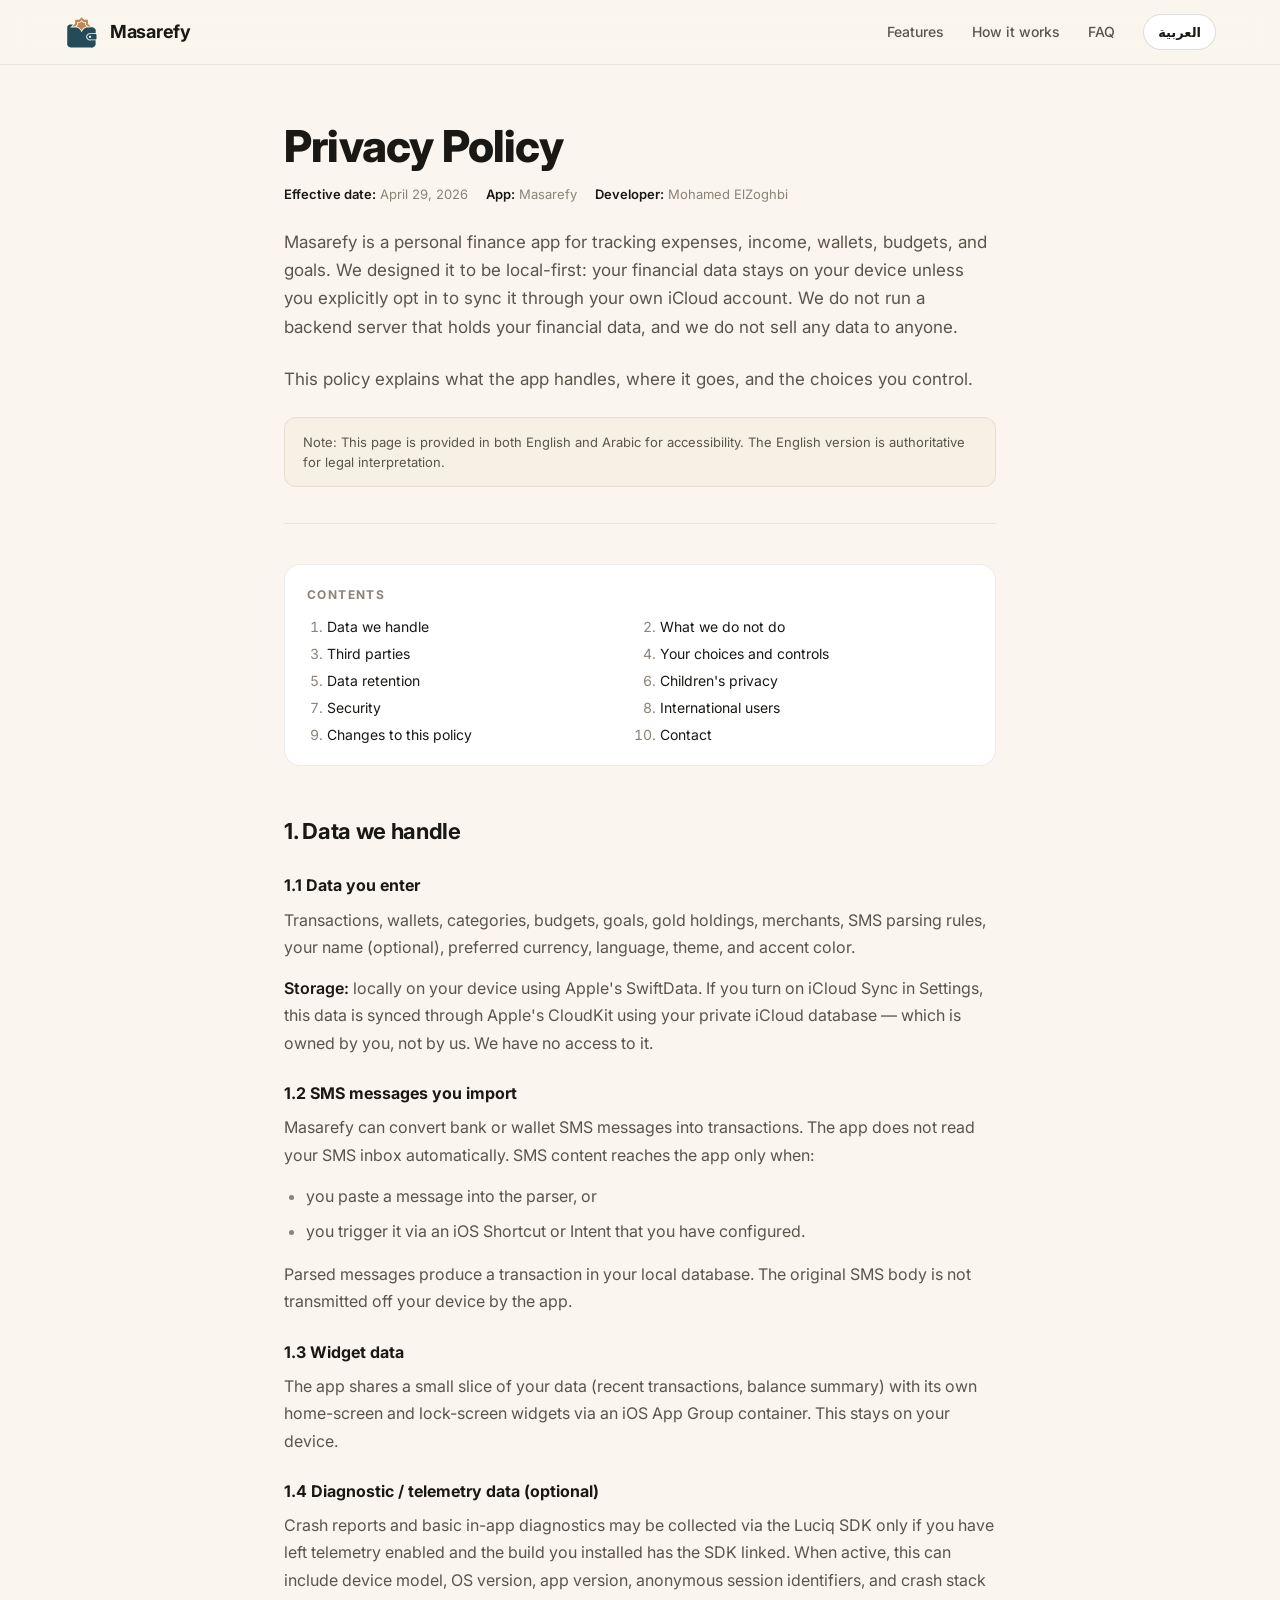
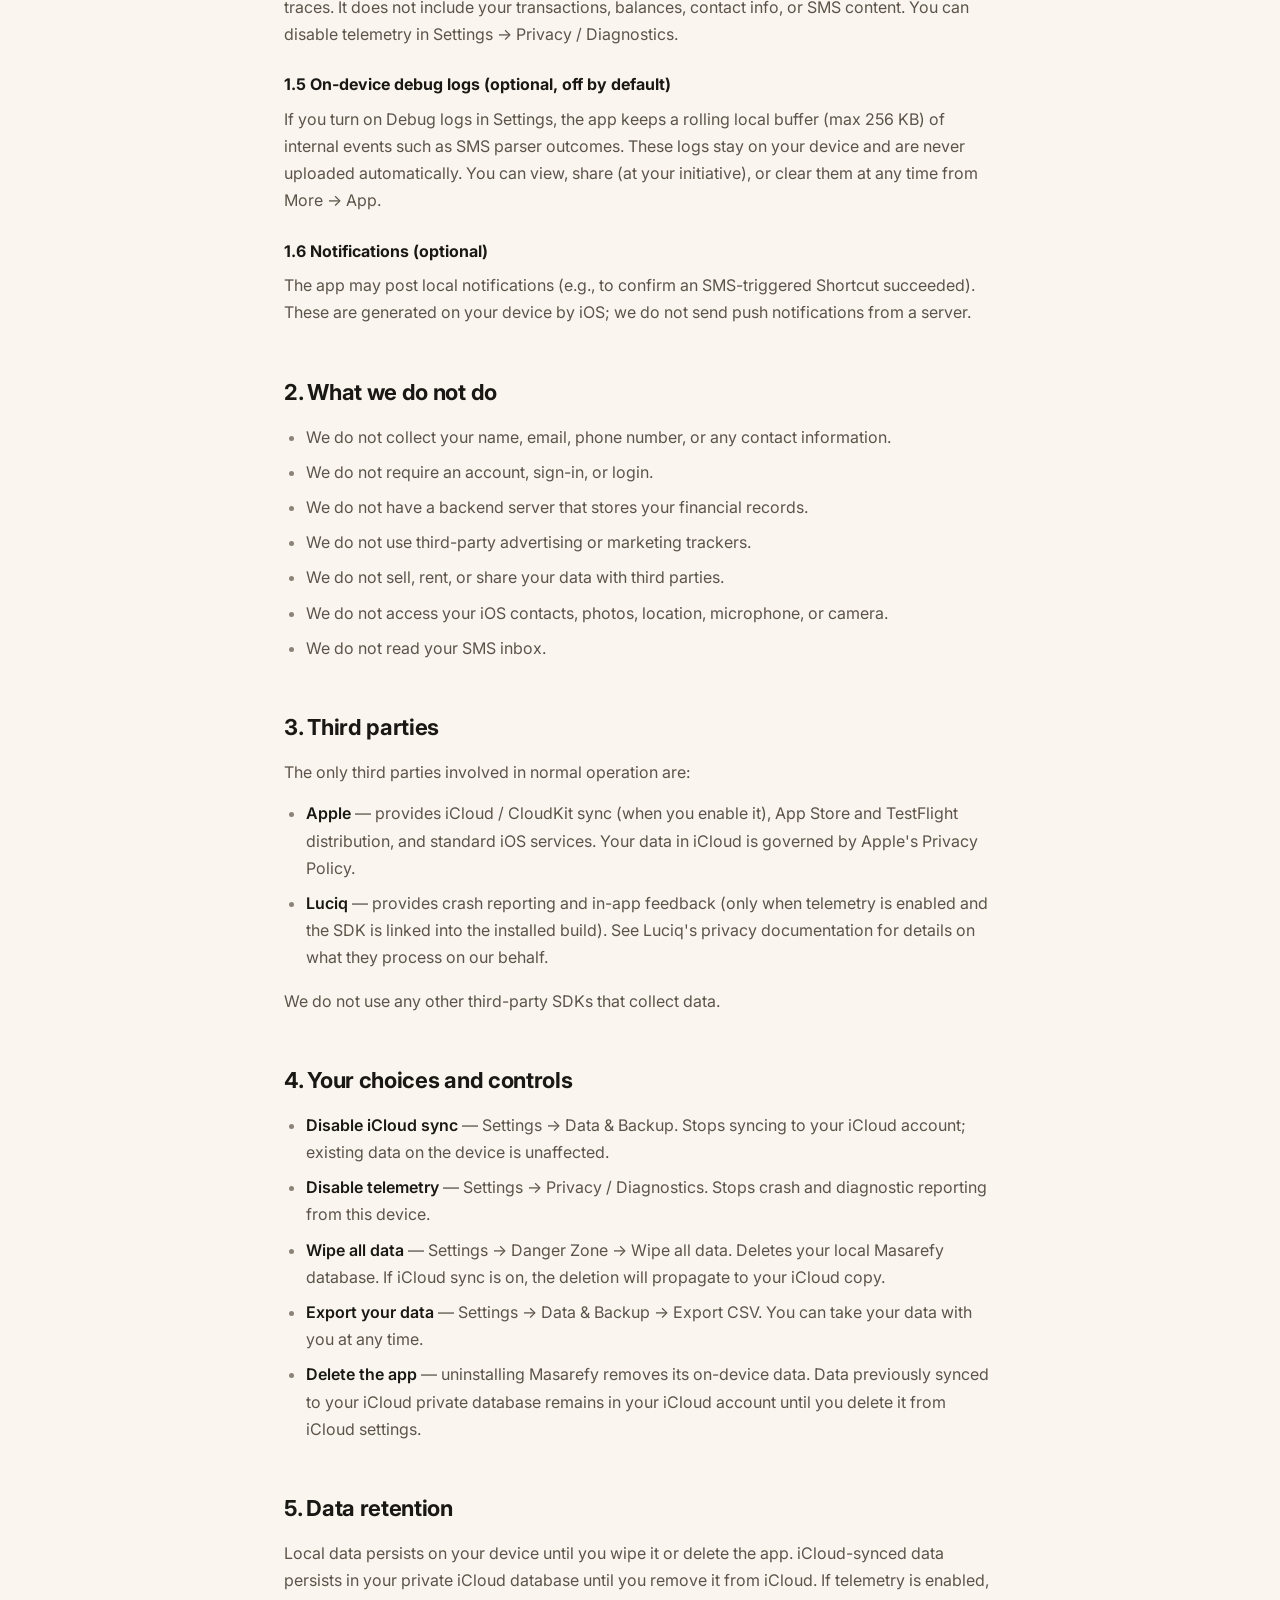
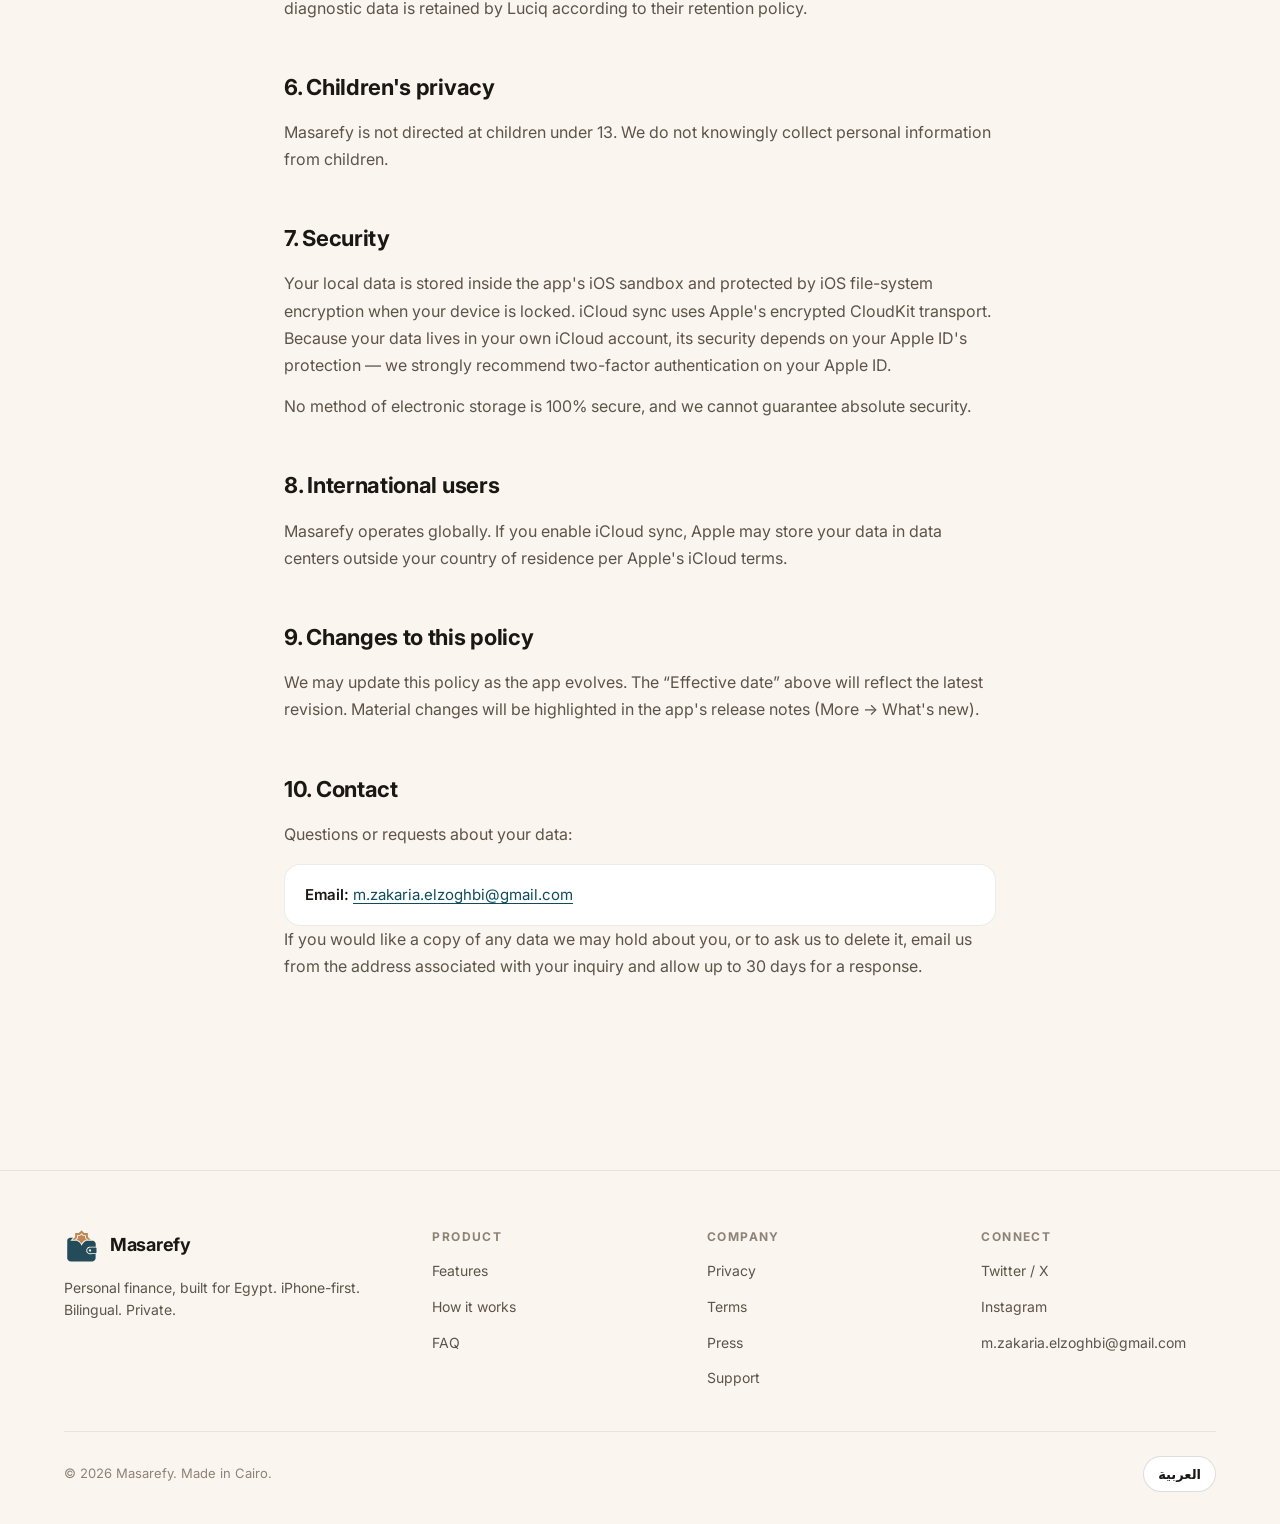
==== commit f22d08de: "Rename brand: Masareefy → Masarefy Mirrors the prototype's brand string update. Arabic stays مصاريفي" ====
--- a/privacy.html
+++ b/privacy.html
@@ -4,8 +4,8 @@
   <meta charset="utf-8" />
   <meta name="viewport" content="width=device-width, initial-scale=1, viewport-fit=cover" />
   <meta name="theme-color" content="#FAF6EF" />
-  <meta name="description" content="Masareefy privacy policy — local-first personal finance. Your data stays on your device unless you opt in to iCloud sync." />
-  <title>Privacy Policy — Masareefy</title>
+  <meta name="description" content="Masarefy privacy policy — local-first personal finance. Your data stays on your device unless you opt in to iCloud sync." />
+  <title>Privacy Policy — Masarefy</title>
 
   <link rel="preconnect" href="https://fonts.googleapis.com" />
   <link rel="preconnect" href="https://fonts.gstatic.com" crossorigin />
@@ -19,9 +19,9 @@
 
   <header class="nav" role="banner">
     <div class="container nav-inner">
-      <a href="index.html" class="brand" aria-label="Masareefy home">
+      <a href="index.html" class="brand" aria-label="Masarefy home">
         <span class="brand-mark" aria-hidden="true"><img src="logo.svg" alt="" /></span>
-        <span data-en="Masareefy" data-ar="مصاريفي">Masareefy</span>
+        <span data-en="Masarefy" data-ar="مصاريفي">Masarefy</span>
       </a>
       <nav class="nav-links" aria-label="Primary">
         <a href="index.html#features" data-en="Features" data-ar="المميزات">Features</a>
@@ -43,15 +43,15 @@
           <span><strong data-en="Effective date:" data-ar="تاريخ السريان:">Effective date:</strong>
             <span data-en="April 29, 2026" data-ar="٢٩ أبريل ٢٠٢٦">April 29, 2026</span></span>
           <span><strong data-en="App:" data-ar="التطبيق:">App:</strong>
-            <span data-en="Masareefy" data-ar="مصاريفي">Masareefy</span></span>
+            <span data-en="Masarefy" data-ar="مصاريفي">Masarefy</span></span>
           <span><strong data-en="Developer:" data-ar="المطوّر:">Developer:</strong>
             <span data-en="Mohamed ElZoghbi" data-ar="محمد الزغبي">Mohamed ElZoghbi</span></span>
         </div>
 
         <p class="lede"
-           data-en="Masareefy is a personal finance app for tracking expenses, income, wallets, budgets, and goals. We designed it to be local-first: your financial data stays on your device unless you explicitly opt in to sync it through your own iCloud account. We do not run a backend server that holds your financial data, and we do not sell any data to anyone."
+           data-en="Masarefy is a personal finance app for tracking expenses, income, wallets, budgets, and goals. We designed it to be local-first: your financial data stays on your device unless you explicitly opt in to sync it through your own iCloud account. We do not run a backend server that holds your financial data, and we do not sell any data to anyone."
            data-ar="مصاريفي تطبيق لإدارة المصاريف الشخصية لتتبع المصروفات والدخل والمحافظ والميزانيات والأهداف. صممناه ليعمل محلياً أولاً: بياناتك المالية تبقى على جهازك إلا إذا اخترت بشكل صريح مزامنتها عبر حساب iCloud الخاص بك. نحن لا نشغّل أي خادم خلفي يحتفظ ببياناتك المالية، ولا نبيع أي بيانات لأي طرف.">
-          Masareefy is a personal finance app for tracking expenses, income, wallets, budgets, and goals. We designed it to be local-first: your financial data stays on your device unless you explicitly opt in to sync it through your own iCloud account. We do not run a backend server that holds your financial data, and we do not sell any data to anyone.
+          Masarefy is a personal finance app for tracking expenses, income, wallets, budgets, and goals. We designed it to be local-first: your financial data stays on your device unless you explicitly opt in to sync it through your own iCloud account. We do not run a backend server that holds your financial data, and we do not sell any data to anyone.
         </p>
 
         <p class="lede"
@@ -99,9 +99,9 @@
         </p>
 
         <h3 data-en="1.2 SMS messages you import" data-ar="١-٢ رسائل SMS التي تستوردها">1.2 SMS messages you import</h3>
-        <p data-en="Masareefy can convert bank or wallet SMS messages into transactions. The app does not read your SMS inbox automatically. SMS content reaches the app only when:"
+        <p data-en="Masarefy can convert bank or wallet SMS messages into transactions. The app does not read your SMS inbox automatically. SMS content reaches the app only when:"
            data-ar="يمكن لمصاريفي تحويل رسائل SMS من البنوك أو المحافظ إلى معاملات. لا يقرأ التطبيق صندوق رسائلك تلقائياً. يصل محتوى الرسائل إلى التطبيق فقط في الحالات التالية:">
-          Masareefy can convert bank or wallet SMS messages into transactions. The app does not read your SMS inbox automatically. SMS content reaches the app only when:
+          Masarefy can convert bank or wallet SMS messages into transactions. The app does not read your SMS inbox automatically. SMS content reaches the app only when:
         </p>
         <ul>
           <li data-en="you paste a message into the parser, or" data-ar="عند لصق رسالة في المحلل، أو">you paste a message into the parser, or</li>
@@ -190,20 +190,20 @@
               data-html-ok="true">
             <strong>Disable telemetry</strong> — Settings → Privacy / Diagnostics. Stops crash and diagnostic reporting from this device.
           </li>
-          <li data-en="<strong>Wipe all data</strong> — Settings → Danger Zone → Wipe all data. Deletes your local Masareefy database. If iCloud sync is on, the deletion will propagate to your iCloud copy."
+          <li data-en="<strong>Wipe all data</strong> — Settings → Danger Zone → Wipe all data. Deletes your local Masarefy database. If iCloud sync is on, the deletion will propagate to your iCloud copy."
               data-ar="<strong>مسح كل البيانات</strong> — الإعدادات ← منطقة الخطر ← مسح كل البيانات. يحذف قاعدة بيانات مصاريفي المحلية. إذا كانت مزامنة iCloud مفعّلة، سيمتد الحذف إلى نسختك على iCloud."
               data-html-ok="true">
-            <strong>Wipe all data</strong> — Settings → Danger Zone → Wipe all data. Deletes your local Masareefy database. If iCloud sync is on, the deletion will propagate to your iCloud copy.
+            <strong>Wipe all data</strong> — Settings → Danger Zone → Wipe all data. Deletes your local Masarefy database. If iCloud sync is on, the deletion will propagate to your iCloud copy.
           </li>
           <li data-en="<strong>Export your data</strong> — Settings → Data &amp; Backup → Export CSV. You can take your data with you at any time."
               data-ar="<strong>تصدير بياناتك</strong> — الإعدادات ← البيانات والنسخ الاحتياطي ← تصدير CSV. يمكنك أخذ بياناتك معك في أي وقت."
               data-html-ok="true">
             <strong>Export your data</strong> — Settings → Data &amp; Backup → Export CSV. You can take your data with you at any time.
           </li>
-          <li data-en="<strong>Delete the app</strong> — uninstalling Masareefy removes its on-device data. Data previously synced to your iCloud private database remains in your iCloud account until you delete it from iCloud settings."
+          <li data-en="<strong>Delete the app</strong> — uninstalling Masarefy removes its on-device data. Data previously synced to your iCloud private database remains in your iCloud account until you delete it from iCloud settings."
               data-ar="<strong>حذف التطبيق</strong> — إلغاء تثبيت مصاريفي يحذف بياناته على الجهاز. أما البيانات التي سبقت مزامنتها إلى قاعدة iCloud الخاصة بك فتبقى في حسابك على iCloud حتى تحذفها من إعدادات iCloud."
               data-html-ok="true">
-            <strong>Delete the app</strong> — uninstalling Masareefy removes its on-device data. Data previously synced to your iCloud private database remains in your iCloud account until you delete it from iCloud settings.
+            <strong>Delete the app</strong> — uninstalling Masarefy removes its on-device data. Data previously synced to your iCloud private database remains in your iCloud account until you delete it from iCloud settings.
           </li>
         </ul>
       </section>
@@ -220,9 +220,9 @@
       <!-- 6 -->
       <section>
         <h2 id="children" data-en="6. Children's privacy" data-ar="٦. خصوصية الأطفال">6. Children's privacy</h2>
-        <p data-en="Masareefy is not directed at children under 13. We do not knowingly collect personal information from children."
+        <p data-en="Masarefy is not directed at children under 13. We do not knowingly collect personal information from children."
            data-ar="مصاريفي ليس موجَّهاً للأطفال دون سن الثالثة عشرة. ولا نجمع عن قصد أي معلومات شخصية من الأطفال.">
-          Masareefy is not directed at children under 13. We do not knowingly collect personal information from children.
+          Masarefy is not directed at children under 13. We do not knowingly collect personal information from children.
         </p>
       </section>
 
@@ -242,9 +242,9 @@
       <!-- 8 -->
       <section>
         <h2 id="international" data-en="8. International users" data-ar="٨. المستخدمون الدوليون">8. International users</h2>
-        <p data-en="Masareefy operates globally. If you enable iCloud sync, Apple may store your data in data centers outside your country of residence per Apple's iCloud terms."
+        <p data-en="Masarefy operates globally. If you enable iCloud sync, Apple may store your data in data centers outside your country of residence per Apple's iCloud terms."
            data-ar="يعمل مصاريفي عالمياً. إذا فعّلت مزامنة iCloud، قد تخزّن Apple بياناتك في مراكز بيانات خارج بلد إقامتك وفقاً لشروط iCloud من Apple.">
-          Masareefy operates globally. If you enable iCloud sync, Apple may store your data in data centers outside your country of residence per Apple's iCloud terms.
+          Masarefy operates globally. If you enable iCloud sync, Apple may store your data in data centers outside your country of residence per Apple's iCloud terms.
         </p>
       </section>
 
@@ -281,9 +281,9 @@
     <div class="container">
       <div class="footer-grid">
         <div>
-          <a href="index.html" class="brand" aria-label="Masareefy home">
+          <a href="index.html" class="brand" aria-label="Masarefy home">
             <span class="brand-mark" aria-hidden="true"><img src="logo.svg" alt="" /></span>
-            <span data-en="Masareefy" data-ar="مصاريفي">Masareefy</span>
+            <span data-en="Masarefy" data-ar="مصاريفي">Masarefy</span>
           </a>
           <p class="footer-brand-blurb"
              data-en="Personal finance, built for Egypt. iPhone-first. Bilingual. Private."
@@ -322,7 +322,7 @@
       </div>
 
       <div class="footer-bottom">
-        <span data-en="© 2026 Masareefy. Made in Cairo." data-ar="© ٢٠٢٦ مصاريفي. صُنع في القاهرة.">© 2026 Masareefy. Made in Cairo.</span>
+        <span data-en="© 2026 Masarefy. Made in Cairo." data-ar="© ٢٠٢٦ مصاريفي. صُنع في القاهرة.">© 2026 Masarefy. Made in Cairo.</span>
         <button class="lang-toggle" type="button"
                 onclick="document.getElementById('lang-toggle').click();"
                 aria-label="Switch language">
--- a/styles.css
+++ b/styles.css
@@ -1,4 +1,4 @@
-/* Masareefy landing — tokens lifted from masrefyv2/Masrefy/tokens.js */
+/* Masarefy landing — tokens lifted from masrefyv2/Masrefy/tokens.js */
 
 :root {
   --primary: #0F4C5C;
